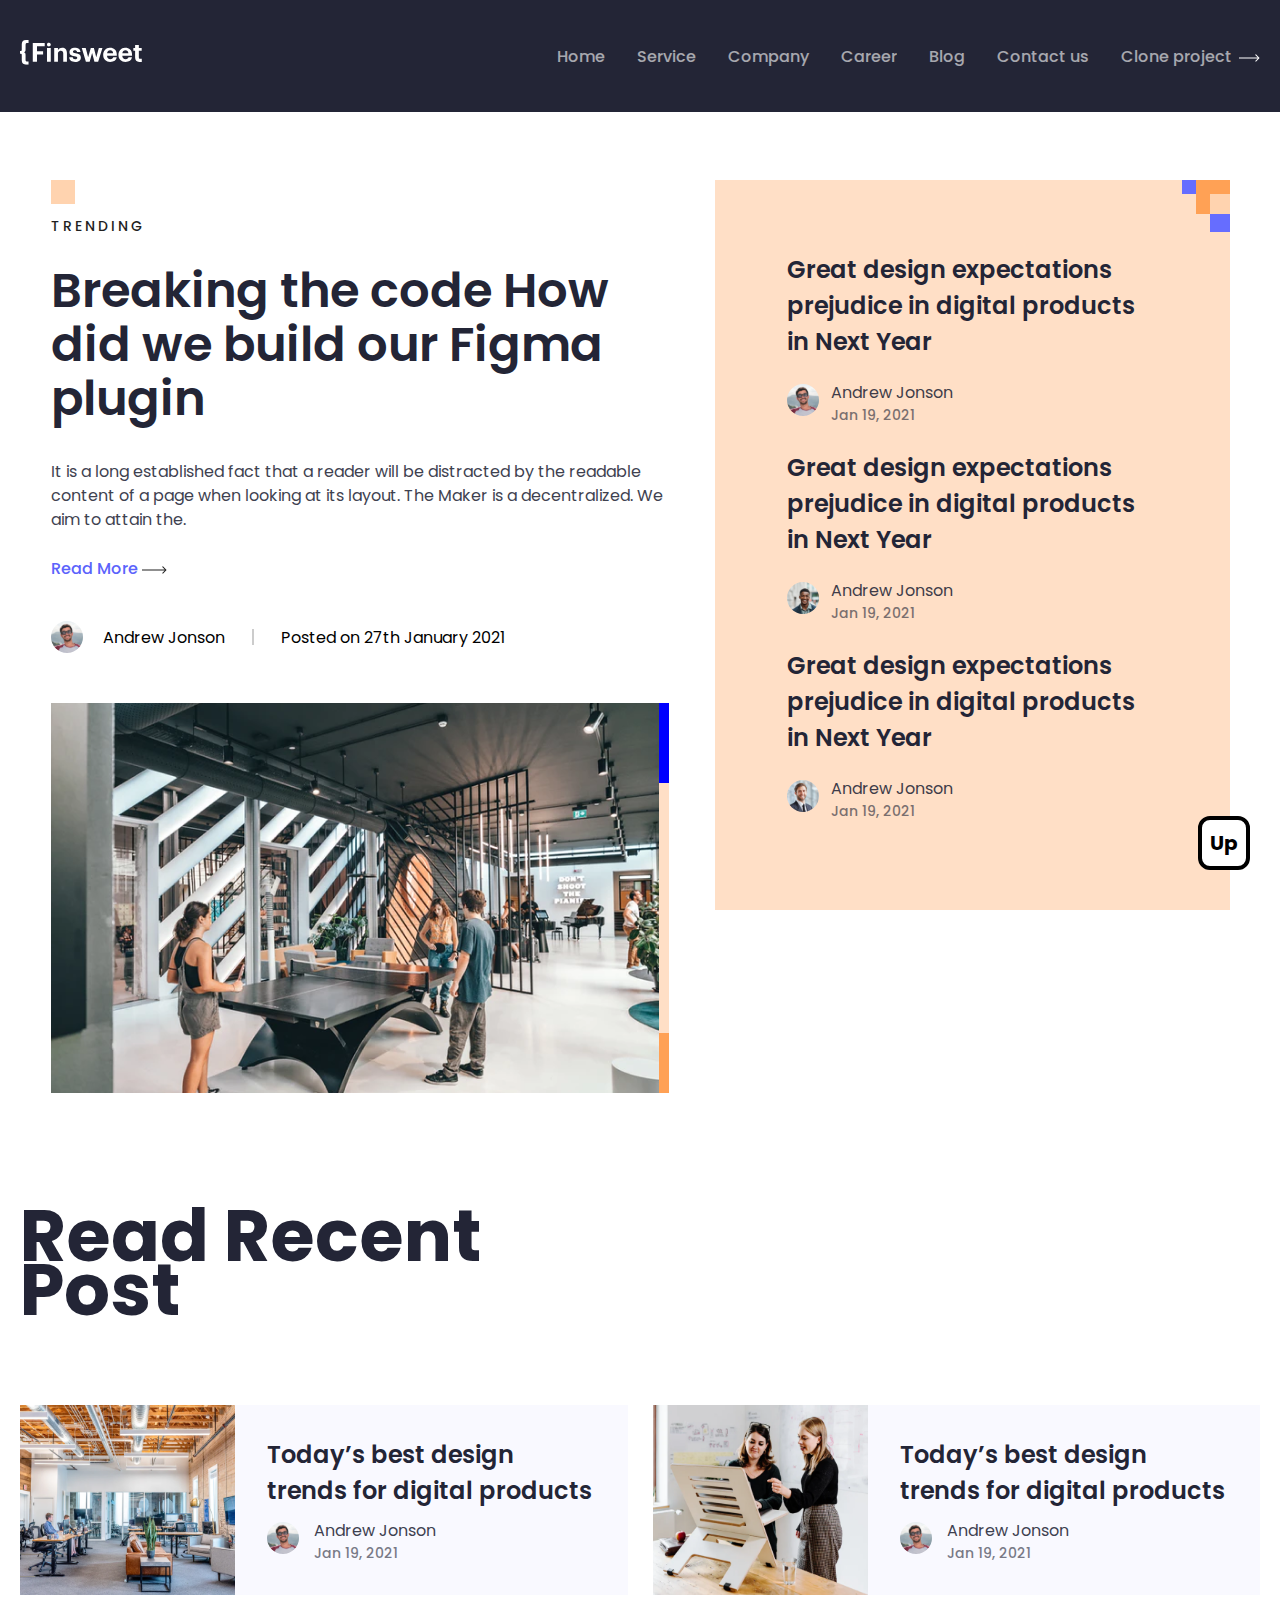
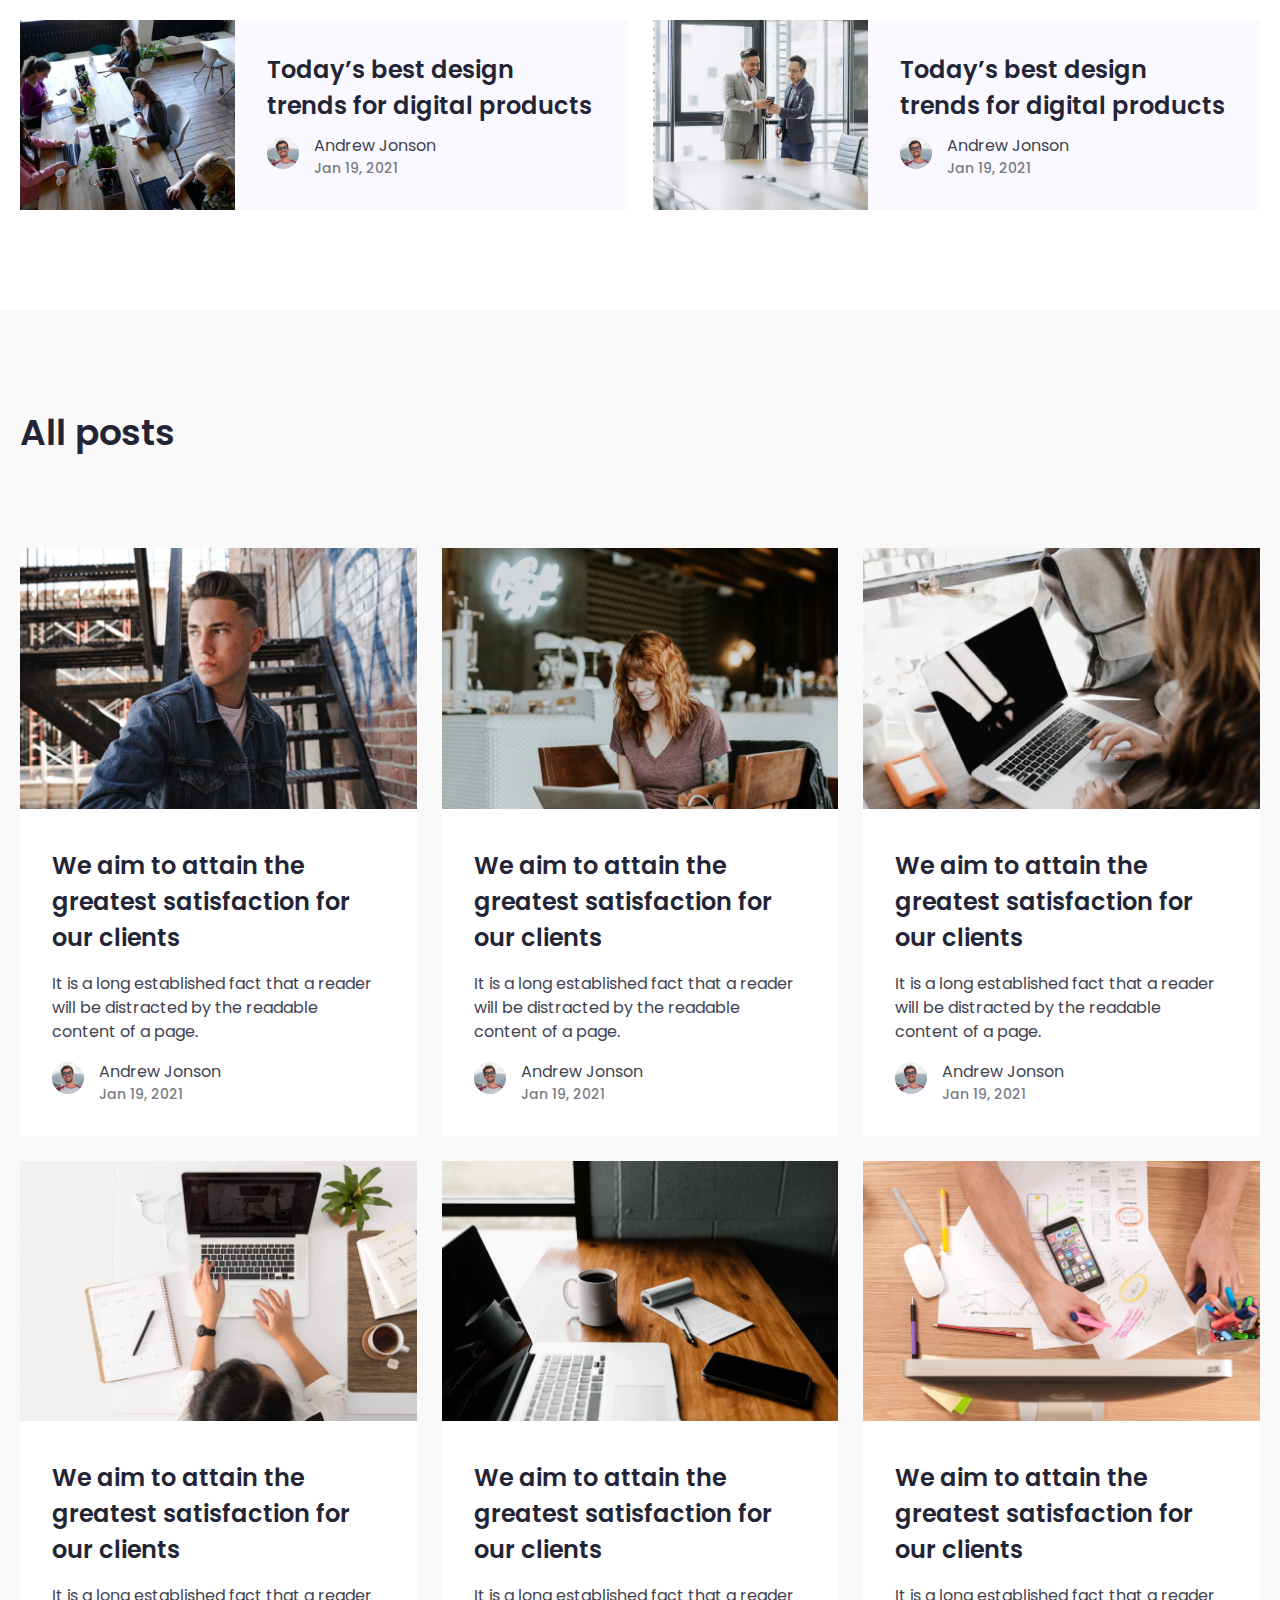
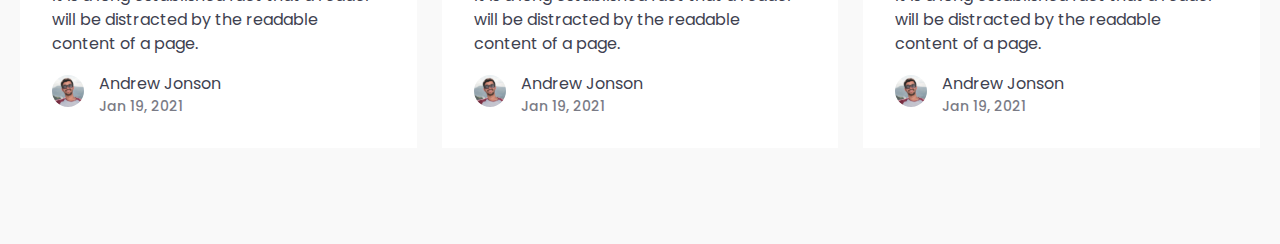
==== blog.html @ 5ff11e29 "finished" ====
<!DOCTYPE html>
<html lang="en">
  <head>
    <meta charset="UTF-8" />
    <meta http-equiv="X-UA-Compatible" content="IE=edge" />
    <meta name="viewport" content="width=device-width, initial-scale=1.0" />
    <title>Shokhrukh</title>
    <link
      rel="stylesheet"
      href="https://cdnjs.cloudflare.com/ajax/libs/font-awesome/4.7.0/css/font-awesome.min.css"
    />
    <link rel="stylesheet" href="./css/compressed/blog.min.css" />
  </head>
  <body>
    <button id="backtop" style="opacity: 1">
      <a href="#">Up</a>
    </button>
    <header id="header">
      <nav id="nav">
        <div class="container nav-container df-jcsb-aic">
          <div class="nav-left df-jcsb-aic">
            <a href="index.html">
              <img
                src="./images/service/logo.svg"
                alt="logo"
                class="nav-logo"
              />
            </a>
          </div>
          <div class="nav-right">
            <a href="#">
              <ul class="nav-lists df-jcsb-aic">
                <li><a href="index.html">Home</a></li>
                <li><a href="service.html">Service</a></li>
                <li><a href="company.html">Company</a></li>
                <li><a href="career.html">Career</a></li>
                <li><a href="blog.html">Blog</a></li>
                <li><a href="contact.html">Contact us</a></li>
                <li>
                  <a href="career_inner.html">Clone project</a
                  ><img
                    class="der"
                    src="./images/service/deriction.svg"
                    alt=""
                  />
                </li>
              </ul>
              <button id="navbar-open" class="icon">
                <i class="fa fa-bars"></i>
              </button>
            </a>
          </div>

          <div id="navbar-responsive" class="nav-bottom">
            <div class="nav-box">
              <button id="navbar-close">
                <img src="./images/service/close.svg" alt="close" />
              </button>
            </div>

            <ul class="nav-position">
              <li><a href="index.html">Home</a></li>
              <li><a href="service.html">Service</a></li>
              <li><a href="company.html">Company</a></li>
              <li><a href="blog.html">Career</a></li>
              <li><a href="blog.html">Blog</a></li>
              <li><a href="contact.html">Contact us</a></li>
              <li><a href="career_inner.html">Clone project</a></li>
            </ul>
          </div>
        </div>
      </nav>
    </header>

    <main>
      <section>
        <div class="container">
          <div class="welcome__left-right">
            <div class="welcome__left">
              <div class="figure"></div>
              <h5>TREnding</h5>
              <h1>Breaking the code How did we build our Figma plugin</h1>
              <p class="paragraph">
                It is a long established fact that a reader will be distracted
                by the readable content of a page when looking at its layout.
                The Maker is a decentralized. We aim to attain the.
              </p>
              <a href=""
                ><button>
                  Read More <img src="./images/blog/arrow.svg" alt="" /></button
              ></a>
              <div class="person">
                <img src="./images/blog/person-1.svg" alt="img" />
                <p class="name">Andrew Jonson</p>
                <div class="line"></div>
                <p class="date">Posted on 27th January 2021</p>
              </div>
              <div class="photo-hover">
                <img class="image" src="./images/blog/section-1.png" alt="" />
                <div class="hover">
                  <!-- <img class="hover1" src="./images/blog/img-hover.svg" alt="" /> -->
                  <div class="blue"></div>
                  <div class="pink"></div>
                  <div class="orange"></div>
                </div>
              </div>
            </div>

            <div class="welcome__right">
              <div class="position">
                <img src="./images/blog/position.svg" alt="" />
              </div>
              <div class="right">
                <h2>
                  Great design expectations prejudice in digital products in
                  Next Year
                </h2>
                <div class="right_1">
                  <div class="right__1-img">
                    <img src="./images/blog/person-1.svg" alt="" />
                  </div>
                  <div class="right__1-content">
                    <p>Andrew Jonson</p>
                    <p>Jan 19, 2021</p>
                  </div>
                </div>
              </div>
              <div class="right">
                <h2>
                  Great design expectations prejudice in digital products in
                  Next Year
                </h2>
                <div class="right_1">
                  <div class="right__1-img">
                    <img src="./images/blog/person-2.svg" alt="" />
                  </div>
                  <div class="right__1-content">
                    <p>Andrew Jonson</p>
                    <p>Jan 19, 2021</p>
                  </div>
                </div>
              </div>
              <div class="right">
                <h2>
                  Great design expectations prejudice in digital products in
                  Next Year
                </h2>
                <div class="right_1">
                  <div class="right__1-img">
                    <img src="./images/blog/person-3.svg" alt="" />
                  </div>
                  <div class="right__1-content">
                    <p>Andrew Jonson</p>
                    <p>Jan 19, 2021</p>
                  </div>
                </div>
              </div>
            </div>
          </div>
        </div>
      </section>

      <section>
        <div class="container">
          <div class="intro">
            <h1>Read Recent Post</h1>
          </div>

          <div class="cards">
            <div class="card">
              <div class="card__left">
                <img src="./images/blog/section-2.png" alt="" />
              </div>
              <div class="card__right">
                <h2>Today’s best design trends for digital products</h2>
                <div class="right_1">
                  <div class="right__1-img">
                    <img src="./images/blog/person-1.svg" alt="" />
                  </div>
                  <div class="right__1-content">
                    <p>Andrew Jonson</p>
                    <p>Jan 19, 2021</p>
                  </div>
                </div>
              </div>
            </div>

            <div class="card">
              <div class="card__left">
                <img src="./images/blog/section-2(2).png" alt="" />
              </div>
              <div class="card__right">
                <h2>Today’s best design trends for digital products</h2>
                <div class="right_1">
                  <div class="right__1-img">
                    <img src="./images/blog/person-1.svg" alt="" />
                  </div>
                  <div class="right__1-content">
                    <p>Andrew Jonson</p>
                    <p>Jan 19, 2021</p>
                  </div>
                </div>
              </div>
            </div>

            <div class="card">
              <div class="card__left">
                <img src="./images/blog/section-2(3).png" alt="" />
              </div>
              <div class="card__right">
                <h2>Today’s best design trends for digital products</h2>
                <div class="right_1">
                  <div class="right__1-img">
                    <img src="./images/blog/person-1.svg" alt="" />
                  </div>
                  <div class="right__1-content">
                    <p>Andrew Jonson</p>
                    <p>Jan 19, 2021</p>
                  </div>
                </div>
              </div>
            </div>

            <div class="card">
              <div class="card__left">
                <img src="./images/blog/section-2(4).png" alt="" />
              </div>
              <div class="card__right">
                <h2>Today’s best design trends for digital products</h2>
                <div class="right_1">
                  <div class="right__1-img">
                    <img src="./images/blog/person-1.svg" alt="" />
                  </div>
                  <div class="right__1-content">
                    <p>Andrew Jonson</p>
                    <p>Jan 19, 2021</p>
                  </div>
                </div>
              </div>
            </div>
          </div>
        </div>
      </section>

      <section id="bcg">
        <div class="container">
          <div class="start">
            <h1>All posts</h1>
          </div>
          <div class="rows">
            <div class="row">
              <div class="row__img">
                <img src="./images/blog/section-3.png" alt="" />
              </div>
              <div class="row__bottom">
                <div class="row__content">
                  <h1>
                    We aim to attain the greatest satisfaction for our clients
                  </h1>
                  <p>
                    It is a long established fact that a reader will be
                    distracted by the readable content of a page.
                  </p>
                </div>
                <div class="row__content-1">
                  <div class="content__1-img">
                    <img src="./images/blog/person-1.svg" alt="" />
                  </div>
                  <div class="content__1-content">
                    <p>Andrew Jonson</p>
                    <p>Jan 19, 2021</p>
                  </div>
                </div>
              </div>
            </div>

            <div class="row">
              <div class="row__img">
                <img src="./images/blog/section-3(2).png" alt="" />
              </div>
              <div class="row__bottom">
                <div class="row__content">
                  <h1>
                    We aim to attain the greatest satisfaction for our clients
                  </h1>
                  <p>
                    It is a long established fact that a reader will be
                    distracted by the readable content of a page.
                  </p>
                </div>
                <div class="row__content-1">
                  <div class="content__1-img">
                    <img src="./images/blog/person-1.svg" alt="" />
                  </div>
                  <div class="content__1-content">
                    <p>Andrew Jonson</p>
                    <p>Jan 19, 2021</p>
                  </div>
                </div>
              </div>
            </div>

            <div class="row">
              <div class="row__img">
                <img src="./images/blog/section-3(3).png" alt="" />
              </div>
              <div class="row__bottom">
                <div class="row__content">
                  <h1>
                    We aim to attain the greatest satisfaction for our clients
                  </h1>
                  <p>
                    It is a long established fact that a reader will be
                    distracted by the readable content of a page.
                  </p>
                </div>
                <div class="row__content-1">
                  <div class="content__1-img">
                    <img src="./images/blog/person-1.svg" alt="" />
                  </div>
                  <div class="content__1-content">
                    <p>Andrew Jonson</p>
                    <p>Jan 19, 2021</p>
                  </div>
                </div>
              </div>
            </div>

            <div class="row">
              <div class="row__img">
                <img src="./images/blog/section-3(4).png" alt="" />
              </div>
              <div class="row__bottom">
                <div class="row__content">
                  <h1>
                    We aim to attain the greatest satisfaction for our clients
                  </h1>
                  <p>
                    It is a long established fact that a reader will be
                    distracted by the readable content of a page.
                  </p>
                </div>
                <div class="row__content-1">
                  <div class="content__1-img">
                    <img src="./images/blog/person-1.svg" alt="" />
                  </div>
                  <div class="content__1-content">
                    <p>Andrew Jonson</p>
                    <p>Jan 19, 2021</p>
                  </div>
                </div>
              </div>
            </div>

            <div class="row">
              <div class="row__img">
                <img src="./images/blog/section-3(5).png" alt="" />
              </div>
              <div class="row__bottom">
                <div class="row__content">
                  <h1>
                    We aim to attain the greatest satisfaction for our clients
                  </h1>
                  <p>
                    It is a long established fact that a reader will be
                    distracted by the readable content of a page.
                  </p>
                </div>
                <div class="row__content-1">
                  <div class="content__1-img">
                    <img src="./images/blog/person-1.svg" alt="" />
                  </div>
                  <div class="content__1-content">
                    <p>Andrew Jonson</p>
                    <p>Jan 19, 2021</p>
                  </div>
                </div>
              </div>
            </div>

            <div class="row">
              <div class="row__img">
                <img src="./images/blog/section-3(6).png" alt="" />
              </div>
              <div class="row__bottom">
                <div class="row__content">
                  <h1>
                    We aim to attain the greatest satisfaction for our clients
                  </h1>
                  <p>
                    It is a long established fact that a reader will be
                    distracted by the readable content of a page.
                  </p>
                </div>
                <div class="row__content-1">
                  <div class="content__1-img">
                    <img src="./images/blog/person-1.svg" alt="" />
                  </div>
                  <div class="content__1-content">
                    <p>Andrew Jonson</p>
                    <p>Jan 19, 2021</p>
                  </div>
                </div>
              </div>
            </div>
          </div>
        </div>
      </section>
    </main>
    <script src="./js/smth.js"></script>
  </body>
</html>
---- css/compressed/blog.min.css ----
@import"https://fonts.googleapis.com/css2?family=Poppins:wght@400;500;600;700&display=swap";*{margin:0;padding:0;transition:all .4s ease;scroll-behavior:smooth;font-family:"Poppins",sans-serif;outline:none}.container{max-width:1280px;margin:0 auto;padding:0 20px}a{text-decoration:none;cursor:pointer}ul{list-style-type:none}html{scroll-behavior:smooth}button{cursor:pointer}img{max-inline-size:100%;max-block-size:100%}input:focus{outline:none}*,*::before,*::after{box-sizing:border-box}*:where(:not(html,iframe,canvas,svg,video,audio):not(svg *,symbol *)){display:revert}.df-jcsb-aic{display:flex;justify-content:space-between;align-items:center}#backtop{position:fixed;bottom:30px;right:30px;z-index:99;border-radius:12px;border:4px solid #000;outline:none;cursor:pointer;padding:8px;transition:.6s;background-color:#fff}#backtop a{font-weight:700;font-size:20px;color:#000}#backtop:hover{border-color:orange}#backtop:hover a{color:orange}#header{padding:40px 0px;background-color:#232536;overflow:hidden;transition:.4s;position:fixed;width:100%;top:0;z-index:99}#header .nav-left{-moz-column-gap:130px;column-gap:130px}#header .nav-left .nav-lists{-moz-column-gap:50px;column-gap:50px}#header .nav-left .nav-lists a{font-weight:400;font-size:16px;text-transform:uppercase;color:#fff;opacity:.9}#header .nav-left .nav-lists a:hover{color:#ffd2a4;transition:1s}#header .nav-right .nav-lists{-moz-column-gap:32px;column-gap:32px}#header .nav-right .nav-lists img{margin-left:7px !important}#header .nav-right .nav-lists a{font-style:normal;font-weight:500;font-size:16px;line-height:24px;color:#fff;opacity:.6}#header .nav-right .nav-lists a:hover{font-style:normal;font-weight:500;font-size:16px;line-height:24px;opacity:1;color:#ffd3af;transition:.5s}#header .nav-right .icon{border:none;background-color:rgba(0,0,0,0)}#header .nav-right .icon .fa-bars{width:20px;font-size:30px;color:#f5f5f5}#navbar-responsive{position:fixed;top:0;bottom:0;right:-100%;height:100vh;width:100%;flex-direction:column;justify-content:center;align-items:center;background-color:#232536;transition:.7s;opacity:.95}#navbar-responsive .nav-box{display:flex;justify-content:right}#navbar-responsive .nav-box #navbar-close{background-color:rgba(0,0,0,0);border:none;margin:35px 15px 0px 0px}#navbar-responsive .nav-box #navbar-close img{width:30px}#navbar-responsive .nav-box #navbar-close:hover{transform:rotate(360deg);transition:1s}#navbar-responsive .nav-position{text-align:center}#navbar-responsive .nav-position li{margin:25px 0px}#navbar-responsive .nav-position li a{font-weight:400;font-size:16px;text-transform:uppercase;color:#fff;opacity:.9}#navbar-responsive .nav-position li a:hover{color:#ffd2a4;transition:1s}@media(min-width: 900px){header #navbar-open{display:none}}@media(max-width: 900px){header .nav-lists{display:none}header .primary-button{display:none}}.welcome__left-right{padding-top:180px;padding-bottom:50px}.welcome__left-right .welcome__left .figure{width:24px;height:24px;background:#ffd3af}.welcome__left-right .welcome__left h5{padding:12px 0;font-family:"Poppins",sans-serif;font-style:normal;font-weight:500;font-size:14px;line-height:20px;letter-spacing:3px;text-transform:uppercase;color:#000;opacity:.87}.welcome__left-right .welcome__left h1{margin-top:16px;margin-bottom:24px;font-style:normal;font-weight:600;font-size:36px;line-height:54px;max-width:624px;color:#232536}.welcome__left-right .welcome__left .paragraph{padding:10px 0 24px;max-width:624px;font-family:"Poppins",sans-serif;font-style:normal;font-weight:400;font-size:16px;line-height:24px;color:#232536;opacity:.87}.welcome__left-right .welcome__left button{background-color:rgba(0,0,0,0);border:none;font-family:"Poppins",sans-serif;font-style:normal;font-weight:500;font-size:16px;line-height:24px;color:#444cfc;opacity:.87}.welcome__left-right .welcome__left .person{display:flex;align-items:center;gap:20px;padding:40px 0 50px}.welcome__left-right .welcome__left .person .line{border:1px solid rgba(0,0,0,.2);transform:rotate(90deg);max-width:16px;width:100%}.welcome__left-right .welcome__left .photo-hover{display:flex}.welcome__left-right .welcome__left .photo-hover .image{max-width:608px;width:100%}.welcome__left-right .welcome__left .photo-hover .hover .blue{width:10px;height:80px;background:blue}.welcome__left-right .welcome__left .photo-hover .hover .pink{width:10px;height:250px;background:#ffdfc6}.welcome__left-right .welcome__left .photo-hover .hover .orange{width:10px;height:60px;background:#ffa155}.welcome__left-right .welcome__right{background:#ffdfc6;max-width:515px;width:100%;height:80%;padding:72px 77px 77px 72px;position:relative}.welcome__left-right .welcome__right .position{position:absolute;top:0;right:0}.welcome__left-right .welcome__right .right{padding-bottom:25px}.welcome__left-right .welcome__right .right h2{max-width:366px;font-family:"Poppins",sans-serif;font-style:normal;font-weight:600;font-size:24px;line-height:36px;color:#232536}.welcome__left-right .welcome__right .right_1{display:flex;align-items:center;gap:12px;padding-top:21px}.welcome__left-right .welcome__right .right_1 p:nth-child(1){font-family:"Poppins",sans-serif;font-style:normal;font-weight:400;font-size:16px;line-height:24px;color:#232536;opacity:.87}.welcome__left-right .welcome__right .right_1 p:nth-child(2){font-family:"Poppins",sans-serif;font-style:normal;font-weight:500;font-size:14px;line-height:20px;color:#232536;opacity:.6}.intro{margin-top:16px;margin-bottom:24px;font-style:normal;font-weight:600;font-size:36px;line-height:54px;max-width:624px;color:#232536;padding:50px 0 64px}.card{max-width:624px;display:flex}.card .card__left{width:100%;max-width:300px}.card .card__left img{max-width:300px;width:100%;height:100%}.card .card__right{background:#f9f9ff;padding:32px 32px}.card .card__right h2{font-family:"Poppins",sans-serif;font-style:normal;font-weight:600;font-size:24px;line-height:36px;color:#232536}.card .card__right .right_1{display:flex;align-items:center;gap:15px;margin-top:10px}.card .card__right .right_1 p:nth-child(1){font-family:"Poppins",sans-serif;font-style:normal;font-weight:400;font-size:16px;line-height:24px;color:#232536;opacity:.87}.card .card__right .right_1 p:nth-child(2){font-family:"Poppins",sans-serif;font-style:normal;font-weight:500;font-size:14px;line-height:20px;color:#232536;opacity:.6}#bcg{margin-top:100px;padding-bottom:96px;background:#f9f9f9}#bcg .start h1{padding:96px 0 64px;margin-top:16px;margin-bottom:24px;font-style:normal;font-weight:600;font-size:36px;line-height:54px;max-width:624px;color:#232536}.rows{-o-object-fit:cover;object-fit:cover}.rows:hover>:not(:hover){filter:grayscale(80%);transform:scale(0.95)}.row{background:#fff;max-width:405px}.row .row__bottom{padding:32px 32px}.row .row__bottom .row__content h1{font-family:"Poppins",sans-serif;font-style:normal;font-weight:600;font-size:24px;line-height:36px;color:#232536}.row .row__bottom .row__content p{padding:16px 0;font-family:"Poppins",sans-serif;font-style:normal;font-weight:400;font-size:16px;line-height:24px;color:#232536;opacity:.87}.row .row__bottom .row__content-1{display:flex;gap:15px;align-items:center}.row .row__bottom .row__content-1 p:nth-child(1){font-family:"Poppins",sans-serif;font-style:normal;font-weight:400;font-size:16px;line-height:24px;color:#232536;opacity:.87}.row .row__bottom .row__content-1 p:nth-child(2){font-family:"Poppins",sans-serif;font-style:normal;font-weight:500;font-size:14px;line-height:20px;color:#232536;opacity:.6}@media(max-width: 400px){.welcome__right .right_1{display:flex;flex-direction:column}}@media(min-width: 200px){.card{display:grid;grid-template-columns:auto}.card .card__left{margin:0 auto}}@media(min-width: 600px){.rows{display:grid;grid-template-columns:repeat(2, 1fr);gap:25px}}@media(min-width: 680px){.cards{display:grid;gap:25px}.card{display:grid;grid-template-columns:auto auto}}@media(min-width: 920px){.cards{display:grid;grid-template-columns:auto auto;gap:25px}}@media(min-width: 950px){.welcome__left-right{display:grid;grid-template-columns:auto auto;gap:40px;justify-content:center}.welcome__left-right .welcome__left h1{font-size:48px}.rows{display:grid;grid-template-columns:repeat(3, 1fr);gap:25px}}
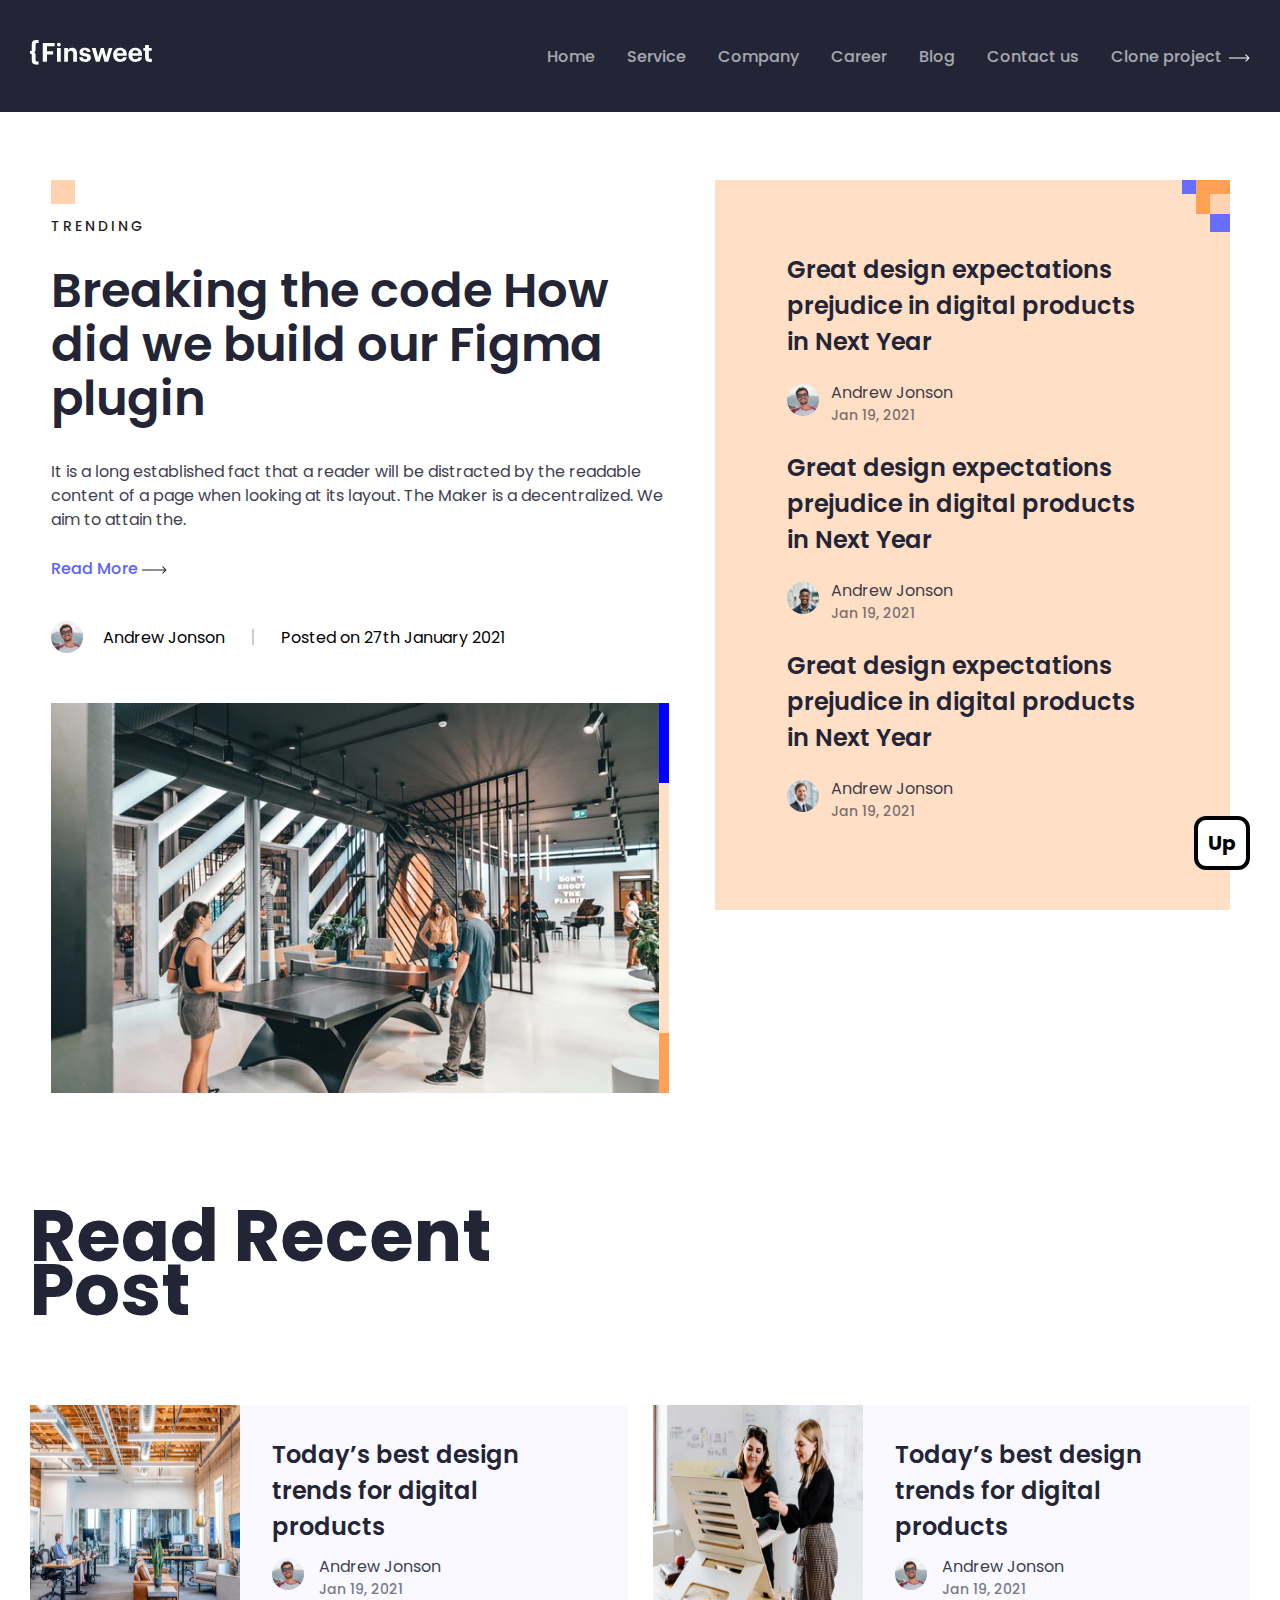
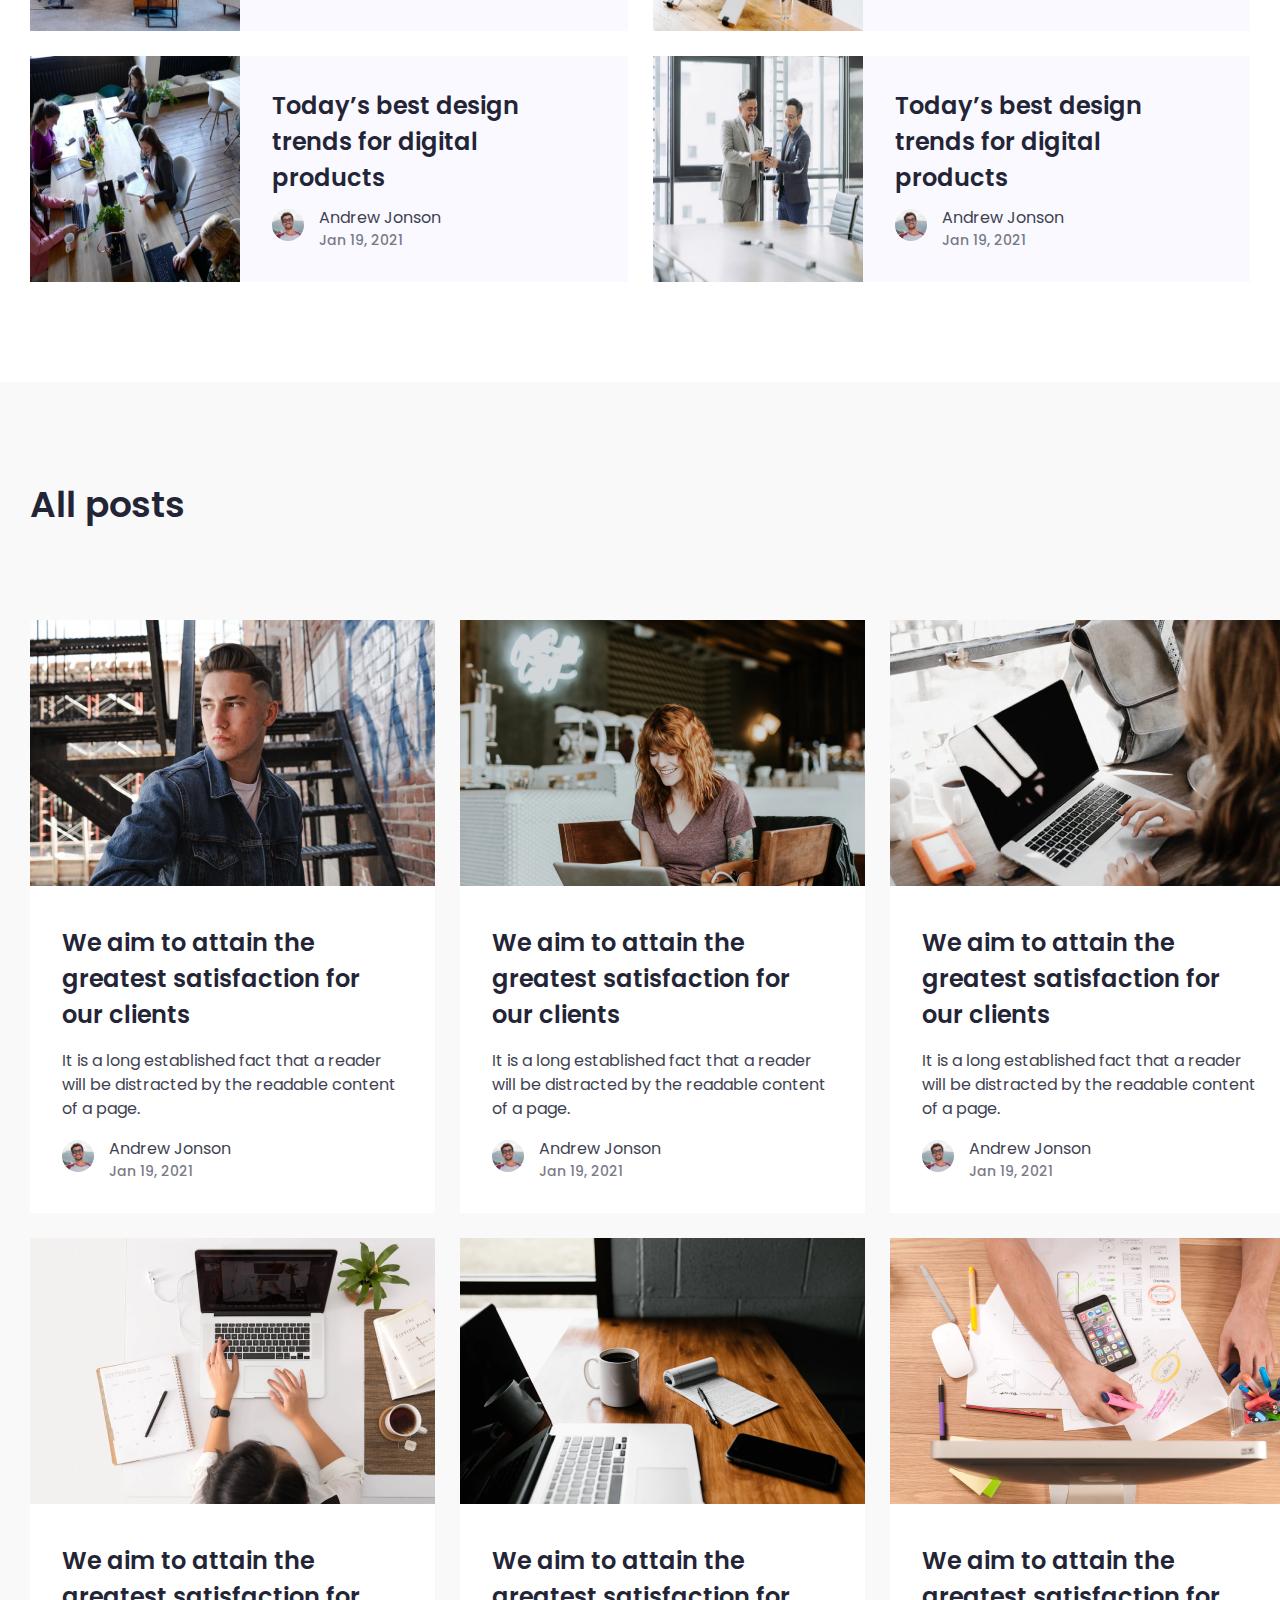
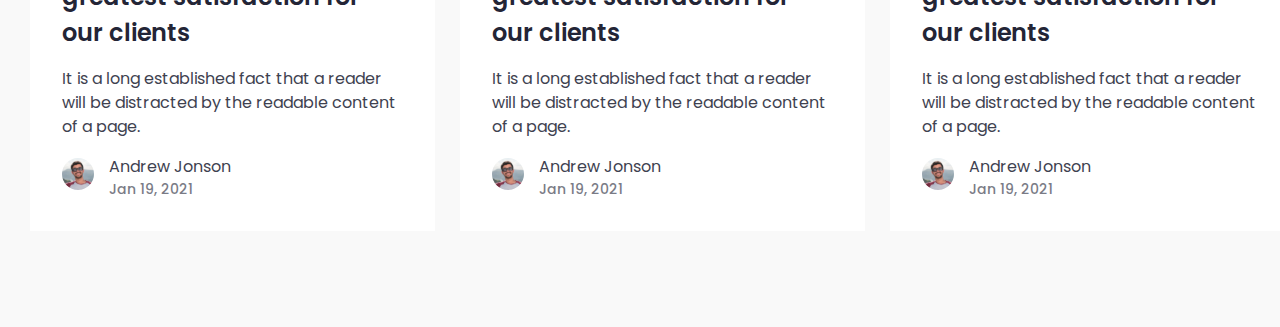
==== commit e4afcd9f: "uf" ====
--- a/blog.html
+++ b/blog.html
@@ -407,6 +407,93 @@
         </div>
       </section>
     </main>
+
+    <!-- <footer>
+        <div class="footer_top">
+          <div class="container">
+            <div class="card">
+              <img class="shape1" src="images/home/shape1.svg" alt="" />
+              <img class="shape2" src="images/home/shape2.svg" alt="" />
+              <div class="left">
+                <h6>NEWSLETTER</h6>
+                <h2>Subscribe our News Letter to get Latest Updates.</h2>
+              </div>
+              <input type="email" placeholder="Paresh@Pixeto.com" />
+            </div>
+          </div>
+        </div>
+        <div class="footer_bottom">
+          <div class="container">
+            <div class="left">
+              <img class="shape3" src="images/home/shape3.svg" alt="" />
+              <h1>Let's make something special</h1>
+              <h6>Let's talk! 🤙</h6>
+              <h5>
+                020 7993 2905
+                <br />
+                hi@finsweet.com
+              </h5>
+              <h4>DLF Cybercity, Bhubaneswar, India, &52050</h4>
+            </div>
+            <div class="right">
+              <ul class="bold">
+                <li><a href="index.html">Home</a></li>
+                <li><a href="service.html">Service</a></li>
+                <li><a href="company.html">Company</a></li>
+                <li><a href="career.html">Career</a></li>
+                <li><a href="blog.html">News</a></li>
+              </ul>
+              <ul>
+                <li><a class="bold" href="service.html">Service</a></li>
+                <li><a href="team.html">Technical support</a></li>
+                <li><a href="blog_inner.html">Testing</a></li>
+                <li><a href="career.html">Development</a></li>
+                <li><a href="career_inner.html">AWS/Azure </a></li>
+                <li><a href="contact.html">Consulting</a></li>
+                <li><a href="blog.html">Information Technology</a></li>
+              </ul>
+              <ul>
+                <li><a class="bold" href="blog_inner.html">Resources</a></li>
+                <li><a href="team.html">About us</a></li>
+                <li><a href="company.html">Testimonial</a></li>
+                <li><a href="privacy.html">Privacy Policy</a></li>
+                <li><a href="contact.html">Terms of use </a></li>
+                <li><a href="blog.html">Blog</a></li>
+              </ul>
+              <div class="contact">
+                <img src="images/home/shape4.svg" alt="" />
+                <h3>
+                  <a href="contact.html"
+                    >Contact Us <img src="images/arrow.svg" alt=""
+                  /></a>
+                </h3>
+              </div>
+            </div>
+          </div>
+        </div>
+        <section>
+          <div class="container">
+            <div class="logo">
+              <img src="images/Logo.svg" alt="" />
+              <h6>©2021 Finsweet</h6>
+            </div>
+            <div class="sites">
+              <a href="https://facebook.com/"
+                ><img src="images/facebook.svg" alt=""
+              /></a>
+              <a href="https://twitter.com/"
+                ><img src="images/twitter.svg" alt=""
+              /></a>
+              <a href="https://instagram.com/"
+                ><img src="images/instagram.svg" alt=""
+              /></a>
+              <a href="https://linkedin.com/"
+                ><img src="images/linkedin.svg" alt=""
+              /></a>
+            </div>
+          </div>
+        </section>
+      </footer> -->
     <script src="./js/smth.js"></script>
   </body>
 </html>
--- a/css/compressed/blog.min.css
+++ b/css/compressed/blog.min.css
@@ -1 +1 @@
-@import"https://fonts.googleapis.com/css2?family=Poppins:wght@400;500;600;700&display=swap";*{margin:0;padding:0;transition:all .4s ease;scroll-behavior:smooth;font-family:"Poppins",sans-serif;outline:none}.container{max-width:1280px;margin:0 auto;padding:0 20px}a{text-decoration:none;cursor:pointer}ul{list-style-type:none}html{scroll-behavior:smooth}button{cursor:pointer}img{max-inline-size:100%;max-block-size:100%}input:focus{outline:none}*,*::before,*::after{box-sizing:border-box}*:where(:not(html,iframe,canvas,svg,video,audio):not(svg *,symbol *)){display:revert}.df-jcsb-aic{display:flex;justify-content:space-between;align-items:center}#backtop{position:fixed;bottom:30px;right:30px;z-index:99;border-radius:12px;border:4px solid #000;outline:none;cursor:pointer;padding:8px;transition:.6s;background-color:#fff}#backtop a{font-weight:700;font-size:20px;color:#000}#backtop:hover{border-color:orange}#backtop:hover a{color:orange}#header{padding:40px 0px;background-color:#232536;overflow:hidden;transition:.4s;position:fixed;width:100%;top:0;z-index:99}#header .nav-left{-moz-column-gap:130px;column-gap:130px}#header .nav-left .nav-lists{-moz-column-gap:50px;column-gap:50px}#header .nav-left .nav-lists a{font-weight:400;font-size:16px;text-transform:uppercase;color:#fff;opacity:.9}#header .nav-left .nav-lists a:hover{color:#ffd2a4;transition:1s}#header .nav-right .nav-lists{-moz-column-gap:32px;column-gap:32px}#header .nav-right .nav-lists img{margin-left:7px !important}#header .nav-right .nav-lists a{font-style:normal;font-weight:500;font-size:16px;line-height:24px;color:#fff;opacity:.6}#header .nav-right .nav-lists a:hover{font-style:normal;font-weight:500;font-size:16px;line-height:24px;opacity:1;color:#ffd3af;transition:.5s}#header .nav-right .icon{border:none;background-color:rgba(0,0,0,0)}#header .nav-right .icon .fa-bars{width:20px;font-size:30px;color:#f5f5f5}#navbar-responsive{position:fixed;top:0;bottom:0;right:-100%;height:100vh;width:100%;flex-direction:column;justify-content:center;align-items:center;background-color:#232536;transition:.7s;opacity:.95}#navbar-responsive .nav-box{display:flex;justify-content:right}#navbar-responsive .nav-box #navbar-close{background-color:rgba(0,0,0,0);border:none;margin:35px 15px 0px 0px}#navbar-responsive .nav-box #navbar-close img{width:30px}#navbar-responsive .nav-box #navbar-close:hover{transform:rotate(360deg);transition:1s}#navbar-responsive .nav-position{text-align:center}#navbar-responsive .nav-position li{margin:25px 0px}#navbar-responsive .nav-position li a{font-weight:400;font-size:16px;text-transform:uppercase;color:#fff;opacity:.9}#navbar-responsive .nav-position li a:hover{color:#ffd2a4;transition:1s}@media(min-width: 900px){header #navbar-open{display:none}}@media(max-width: 900px){header .nav-lists{display:none}header .primary-button{display:none}}.welcome__left-right{padding-top:180px;padding-bottom:50px}.welcome__left-right .welcome__left .figure{width:24px;height:24px;background:#ffd3af}.welcome__left-right .welcome__left h5{padding:12px 0;font-family:"Poppins",sans-serif;font-style:normal;font-weight:500;font-size:14px;line-height:20px;letter-spacing:3px;text-transform:uppercase;color:#000;opacity:.87}.welcome__left-right .welcome__left h1{margin-top:16px;margin-bottom:24px;font-style:normal;font-weight:600;font-size:36px;line-height:54px;max-width:624px;color:#232536}.welcome__left-right .welcome__left .paragraph{padding:10px 0 24px;max-width:624px;font-family:"Poppins",sans-serif;font-style:normal;font-weight:400;font-size:16px;line-height:24px;color:#232536;opacity:.87}.welcome__left-right .welcome__left button{background-color:rgba(0,0,0,0);border:none;font-family:"Poppins",sans-serif;font-style:normal;font-weight:500;font-size:16px;line-height:24px;color:#444cfc;opacity:.87}.welcome__left-right .welcome__left .person{display:flex;align-items:center;gap:20px;padding:40px 0 50px}.welcome__left-right .welcome__left .person .line{border:1px solid rgba(0,0,0,.2);transform:rotate(90deg);max-width:16px;width:100%}.welcome__left-right .welcome__left .photo-hover{display:flex}.welcome__left-right .welcome__left .photo-hover .image{max-width:608px;width:100%}.welcome__left-right .welcome__left .photo-hover .hover .blue{width:10px;height:80px;background:blue}.welcome__left-right .welcome__left .photo-hover .hover .pink{width:10px;height:250px;background:#ffdfc6}.welcome__left-right .welcome__left .photo-hover .hover .orange{width:10px;height:60px;background:#ffa155}.welcome__left-right .welcome__right{background:#ffdfc6;max-width:515px;width:100%;height:80%;padding:72px 77px 77px 72px;position:relative}.welcome__left-right .welcome__right .position{position:absolute;top:0;right:0}.welcome__left-right .welcome__right .right{padding-bottom:25px}.welcome__left-right .welcome__right .right h2{max-width:366px;font-family:"Poppins",sans-serif;font-style:normal;font-weight:600;font-size:24px;line-height:36px;color:#232536}.welcome__left-right .welcome__right .right_1{display:flex;align-items:center;gap:12px;padding-top:21px}.welcome__left-right .welcome__right .right_1 p:nth-child(1){font-family:"Poppins",sans-serif;font-style:normal;font-weight:400;font-size:16px;line-height:24px;color:#232536;opacity:.87}.welcome__left-right .welcome__right .right_1 p:nth-child(2){font-family:"Poppins",sans-serif;font-style:normal;font-weight:500;font-size:14px;line-height:20px;color:#232536;opacity:.6}.intro{margin-top:16px;margin-bottom:24px;font-style:normal;font-weight:600;font-size:36px;line-height:54px;max-width:624px;color:#232536;padding:50px 0 64px}.card{max-width:624px;display:flex}.card .card__left{width:100%;max-width:300px}.card .card__left img{max-width:300px;width:100%;height:100%}.card .card__right{background:#f9f9ff;padding:32px 32px}.card .card__right h2{font-family:"Poppins",sans-serif;font-style:normal;font-weight:600;font-size:24px;line-height:36px;color:#232536}.card .card__right .right_1{display:flex;align-items:center;gap:15px;margin-top:10px}.card .card__right .right_1 p:nth-child(1){font-family:"Poppins",sans-serif;font-style:normal;font-weight:400;font-size:16px;line-height:24px;color:#232536;opacity:.87}.card .card__right .right_1 p:nth-child(2){font-family:"Poppins",sans-serif;font-style:normal;font-weight:500;font-size:14px;line-height:20px;color:#232536;opacity:.6}#bcg{margin-top:100px;padding-bottom:96px;background:#f9f9f9}#bcg .start h1{padding:96px 0 64px;margin-top:16px;margin-bottom:24px;font-style:normal;font-weight:600;font-size:36px;line-height:54px;max-width:624px;color:#232536}.rows{-o-object-fit:cover;object-fit:cover}.rows:hover>:not(:hover){filter:grayscale(80%);transform:scale(0.95)}.row{background:#fff;max-width:405px}.row .row__bottom{padding:32px 32px}.row .row__bottom .row__content h1{font-family:"Poppins",sans-serif;font-style:normal;font-weight:600;font-size:24px;line-height:36px;color:#232536}.row .row__bottom .row__content p{padding:16px 0;font-family:"Poppins",sans-serif;font-style:normal;font-weight:400;font-size:16px;line-height:24px;color:#232536;opacity:.87}.row .row__bottom .row__content-1{display:flex;gap:15px;align-items:center}.row .row__bottom .row__content-1 p:nth-child(1){font-family:"Poppins",sans-serif;font-style:normal;font-weight:400;font-size:16px;line-height:24px;color:#232536;opacity:.87}.row .row__bottom .row__content-1 p:nth-child(2){font-family:"Poppins",sans-serif;font-style:normal;font-weight:500;font-size:14px;line-height:20px;color:#232536;opacity:.6}@media(max-width: 400px){.welcome__right .right_1{display:flex;flex-direction:column}}@media(min-width: 200px){.card{display:grid;grid-template-columns:auto}.card .card__left{margin:0 auto}}@media(min-width: 600px){.rows{display:grid;grid-template-columns:repeat(2, 1fr);gap:25px}}@media(min-width: 680px){.cards{display:grid;gap:25px}.card{display:grid;grid-template-columns:auto auto}}@media(min-width: 920px){.cards{display:grid;grid-template-columns:auto auto;gap:25px}}@media(min-width: 950px){.welcome__left-right{display:grid;grid-template-columns:auto auto;gap:40px;justify-content:center}.welcome__left-right .welcome__left h1{font-size:48px}.rows{display:grid;grid-template-columns:repeat(3, 1fr);gap:25px}}+@import"https://fonts.googleapis.com/css2?family=Poppins:wght@400;500;600;700&display=swap";*{margin:0;padding:0;transition:all .4s ease;scroll-behavior:smooth;font-family:"Poppins",sans-serif;outline:none}.container{max-width:1300px;margin:0 auto;padding:0 30px}a{text-decoration:none;cursor:pointer}ul{list-style-type:none}html{scroll-behavior:smooth}button{cursor:pointer}input:focus{outline:none}*,*::before,*::after{box-sizing:border-box}*:where(:not(html,iframe,canvas,svg,video,audio):not(svg *,symbol *)){display:revert}footer{background-color:#fff}.footer_top{padding-top:96px;padding-bottom:96px}.footer_top .card{position:relative;padding:50px;background-color:#666dff;display:flex;flex-direction:column;gap:50px;align-items:center}.footer_top .card .shape1{position:absolute;top:0;left:0}.footer_top .card .shape2{position:absolute;right:0;top:0;height:100%}.footer_top .card h6{font-weight:500;font-size:14px;line-height:20px;letter-spacing:3px;text-transform:uppercase;color:#fff}.footer_top .card h2{margin-top:13px;font-weight:600;font-size:36px;line-height:54px;color:#fff;max-width:480px}.footer_top .card input{width:100%;padding:20px 30px;font-weight:500;font-size:16px;line-height:24px;color:#232536;border:none}.footer_bottom .container{padding-top:60px;position:relative}.footer_bottom .container .left{color:#232536;padding-bottom:64px}.footer_bottom .container .shape3{position:absolute;top:0;left:20px}.footer_bottom .container h1{font-weight:600;font-size:48px;line-height:58px;color:#232536;max-width:458px}.footer_bottom .container h6{font-weight:600;font-size:24px;line-height:36px;color:#232536;margin:40px 0 28px}.footer_bottom .container h5{font-weight:500;font-size:18px;line-height:28px;color:#232536}.footer_bottom .container h4{font-weight:500;font-size:14px;line-height:20px;color:#232536;max-width:206px;margin-top:40px}.footer_bottom .container .right{display:flex;justify-content:space-between;flex-wrap:wrap;gap:20px}.footer_bottom .container .right .bold{font-weight:600;font-size:16px;line-height:28px;color:#232536}.footer_bottom .container .right .bold li a{display:flex;font-weight:600;font-size:16px;line-height:28px;color:#232536}.footer_bottom .container .right ul li a{font-weight:500;font-size:14px;line-height:20px;color:#232536;margin-bottom:15px;display:flex}.footer_bottom .container .right .contact{position:absolute;right:0;top:0;display:flex;align-items:center;gap:8px}.footer_bottom .container .right .contact h3 a{color:#232536;font-weight:500;font-size:16px;line-height:24px}footer section{background-color:#ffd2a4;padding:30px 0}footer section .container{display:flex;justify-content:space-between;align-items:center;flex-wrap:wrap;gap:20px}footer section .container .logo{display:flex;gap:50px;align-items:center}footer section .container .logo h6{font-weight:500;font-size:16px;line-height:24px;color:#232536}footer section .container .sites{display:flex;align-items:center;gap:25px}@media(min-width: 700px){.footer_bottom .container{display:flex;gap:50px;justify-content:space-between}.footer_bottom .container .contact{bottom:64px;top:auto !important}.footer_top .card{padding:96px !important}}@media(min-width: 800px){.footer_top .card{flex-direction:initial !important;justify-content:space-between}.footer_top .card input{width:40%}}@media(min-width: 900px){.footer_top .card{gap:90px}.footer_bottom .container .right{gap:100px !important}}.df-jcsb-aic{display:flex;justify-content:space-between;align-items:center}#backtop{position:fixed;bottom:30px;right:30px;z-index:99;border-radius:12px;border:4px solid #000;outline:none;cursor:pointer;padding:8px 10px;transition:.6s;background-color:#fff}#backtop a{font-weight:700;font-size:20px;color:#000}#backtop:hover{border-color:orange}#backtop:hover a{color:orange}#header{padding:40px 0px;background-color:#232536;overflow:hidden;transition:.4s;position:fixed;width:100%;top:0;z-index:99}#header .nav-left{-moz-column-gap:130px;column-gap:130px}#header .nav-left .nav-lists{-moz-column-gap:50px;column-gap:50px}#header .nav-left .nav-lists a{font-weight:400;font-size:16px;text-transform:uppercase;color:#fff;opacity:.9}#header .nav-left .nav-lists a:hover{color:#ffd2a4;transition:1s}#header .nav-right .nav-lists{-moz-column-gap:32px;column-gap:32px}#header .nav-right .nav-lists img{margin-left:7px !important}#header .nav-right .nav-lists a{font-style:normal;font-weight:500;font-size:16px;line-height:24px;color:#fff;opacity:.6}#header .nav-right .nav-lists a:hover{font-style:normal;font-weight:500;font-size:16px;line-height:24px;opacity:1;color:#ffd3af;transition:.5s}#header .nav-right .icon{border:none;background-color:rgba(0,0,0,0)}#header .nav-right .icon .fa-bars{width:20px;font-size:30px;color:#f5f5f5}#navbar-responsive{position:fixed;top:0;bottom:0;right:-100%;height:100vh;width:100%;flex-direction:column;justify-content:center;align-items:center;background-color:#232536;transition:.7s;opacity:.95}#navbar-responsive .nav-box{display:flex;justify-content:right}#navbar-responsive .nav-box #navbar-close{background-color:rgba(0,0,0,0);border:none;margin:35px 15px 0px 0px}#navbar-responsive .nav-box #navbar-close img{width:30px}#navbar-responsive .nav-box #navbar-close:hover{transform:rotate(360deg);transition:1s}#navbar-responsive .nav-position{text-align:center}#navbar-responsive .nav-position li{margin:25px 0px}#navbar-responsive .nav-position li a{font-weight:400;font-size:16px;text-transform:uppercase;color:#fff;opacity:.9}#navbar-responsive .nav-position li a:hover{color:#ffd2a4;transition:1s}@media(min-width: 900px){header #navbar-open{display:none}}@media(max-width: 900px){header .nav-lists{display:none}header .primary-button{display:none}}.btn{margin-top:32px;display:flex;align-items:center;gap:12px;padding:20px 32px;font-style:normal;font-weight:500;font-size:16px;line-height:24px;background-repeat:no-repeat;background-size:15%;background-position:top left;color:#fff;opacity:.87;border:none;background-image:url(../../images/service/button.svg);background-color:#444cfc;transition:.5s}.welcome__left-right{padding-top:180px;padding-bottom:50px}.welcome__left-right .welcome__left .figure{width:24px;height:24px;background:#ffd3af}.welcome__left-right .welcome__left h5{padding:12px 0;font-family:"Poppins",sans-serif;font-style:normal;font-weight:500;font-size:14px;line-height:20px;letter-spacing:3px;text-transform:uppercase;color:#000;opacity:.87}.welcome__left-right .welcome__left h1{margin-top:16px;margin-bottom:24px;font-style:normal;font-weight:600;font-size:36px;line-height:54px;max-width:624px;color:#232536}.welcome__left-right .welcome__left .paragraph{padding:10px 0 24px;max-width:624px;font-family:"Poppins",sans-serif;font-style:normal;font-weight:400;font-size:16px;line-height:24px;color:#232536;opacity:.87}.welcome__left-right .welcome__left button{background-color:rgba(0,0,0,0);border:none;font-family:"Poppins",sans-serif;font-style:normal;font-weight:500;font-size:16px;line-height:24px;color:#444cfc;opacity:.87}.welcome__left-right .welcome__left .person{display:flex;align-items:center;gap:20px;padding:40px 0 50px}.welcome__left-right .welcome__left .person .line{border:1px solid rgba(0,0,0,.2);transform:rotate(90deg);max-width:16px;width:100%}.welcome__left-right .welcome__left .photo-hover{display:flex}.welcome__left-right .welcome__left .photo-hover .image{max-width:608px;width:100%}.welcome__left-right .welcome__left .photo-hover .hover .blue{width:10px;height:80px;background:blue}.welcome__left-right .welcome__left .photo-hover .hover .pink{width:10px;height:250px;background:#ffdfc6}.welcome__left-right .welcome__left .photo-hover .hover .orange{width:10px;height:60px;background:#ffa155}.welcome__left-right .welcome__right{background:#ffdfc6;max-width:515px;width:100%;height:80%;padding:72px 77px 77px 72px;position:relative}.welcome__left-right .welcome__right .position{position:absolute;top:0;right:0}.welcome__left-right .welcome__right .right{padding-bottom:25px}.welcome__left-right .welcome__right .right h2{max-width:366px;font-family:"Poppins",sans-serif;font-style:normal;font-weight:600;font-size:24px;line-height:36px;color:#232536}.welcome__left-right .welcome__right .right_1{display:flex;align-items:center;gap:12px;padding-top:21px}.welcome__left-right .welcome__right .right_1 p:nth-child(1){font-family:"Poppins",sans-serif;font-style:normal;font-weight:400;font-size:16px;line-height:24px;color:#232536;opacity:.87}.welcome__left-right .welcome__right .right_1 p:nth-child(2){font-family:"Poppins",sans-serif;font-style:normal;font-weight:500;font-size:14px;line-height:20px;color:#232536;opacity:.6}.intro{margin-top:16px;margin-bottom:24px;font-style:normal;font-weight:600;font-size:36px;line-height:54px;max-width:624px;color:#232536;padding:50px 0 64px}.card{max-width:624px;display:flex}.card .card__left{width:100%;max-width:300px}.card .card__left img{max-width:300px;width:100%;height:100%}.card .card__right{background:#f9f9ff;padding:32px 32px}.card .card__right h2{font-family:"Poppins",sans-serif;font-style:normal;font-weight:600;font-size:24px;line-height:36px;color:#232536}.card .card__right .right_1{display:flex;align-items:center;gap:15px;margin-top:10px}.card .card__right .right_1 p:nth-child(1){font-family:"Poppins",sans-serif;font-style:normal;font-weight:400;font-size:16px;line-height:24px;color:#232536;opacity:.87}.card .card__right .right_1 p:nth-child(2){font-family:"Poppins",sans-serif;font-style:normal;font-weight:500;font-size:14px;line-height:20px;color:#232536;opacity:.6}#bcg{margin-top:100px;padding-bottom:96px;background:#f9f9f9}#bcg .start h1{padding:96px 0 64px;margin-top:16px;margin-bottom:24px;font-style:normal;font-weight:600;font-size:36px;line-height:54px;max-width:624px;color:#232536}.rows{-o-object-fit:cover;object-fit:cover}.rows:hover>:not(:hover){filter:grayscale(80%);transform:scale(0.95)}.row{background:#fff;max-width:405px}.row .row__bottom{padding:32px 32px}.row .row__bottom .row__content h1{font-family:"Poppins",sans-serif;font-style:normal;font-weight:600;font-size:24px;line-height:36px;color:#232536}.row .row__bottom .row__content p{padding:16px 0;font-family:"Poppins",sans-serif;font-style:normal;font-weight:400;font-size:16px;line-height:24px;color:#232536;opacity:.87}.row .row__bottom .row__content-1{display:flex;gap:15px;align-items:center}.row .row__bottom .row__content-1 p:nth-child(1){font-family:"Poppins",sans-serif;font-style:normal;font-weight:400;font-size:16px;line-height:24px;color:#232536;opacity:.87}.row .row__bottom .row__content-1 p:nth-child(2){font-family:"Poppins",sans-serif;font-style:normal;font-weight:500;font-size:14px;line-height:20px;color:#232536;opacity:.6}@media(max-width: 400px){.welcome__right .right_1{display:flex;flex-direction:column}}@media(min-width: 200px){.card{display:grid;grid-template-columns:auto}.card .card__left{margin:0 auto}}@media(min-width: 600px){.rows{display:grid;grid-template-columns:repeat(2, 1fr);gap:25px}}@media(min-width: 680px){.cards{display:grid;gap:25px}.card{display:grid;grid-template-columns:auto auto}}@media(min-width: 920px){.cards{display:grid;grid-template-columns:auto auto;gap:25px}}@media(min-width: 950px){.welcome__left-right{display:grid;grid-template-columns:auto auto;gap:40px;justify-content:center}.welcome__left-right .welcome__left h1{font-size:48px}.rows{display:grid;grid-template-columns:repeat(3, 1fr);gap:25px}}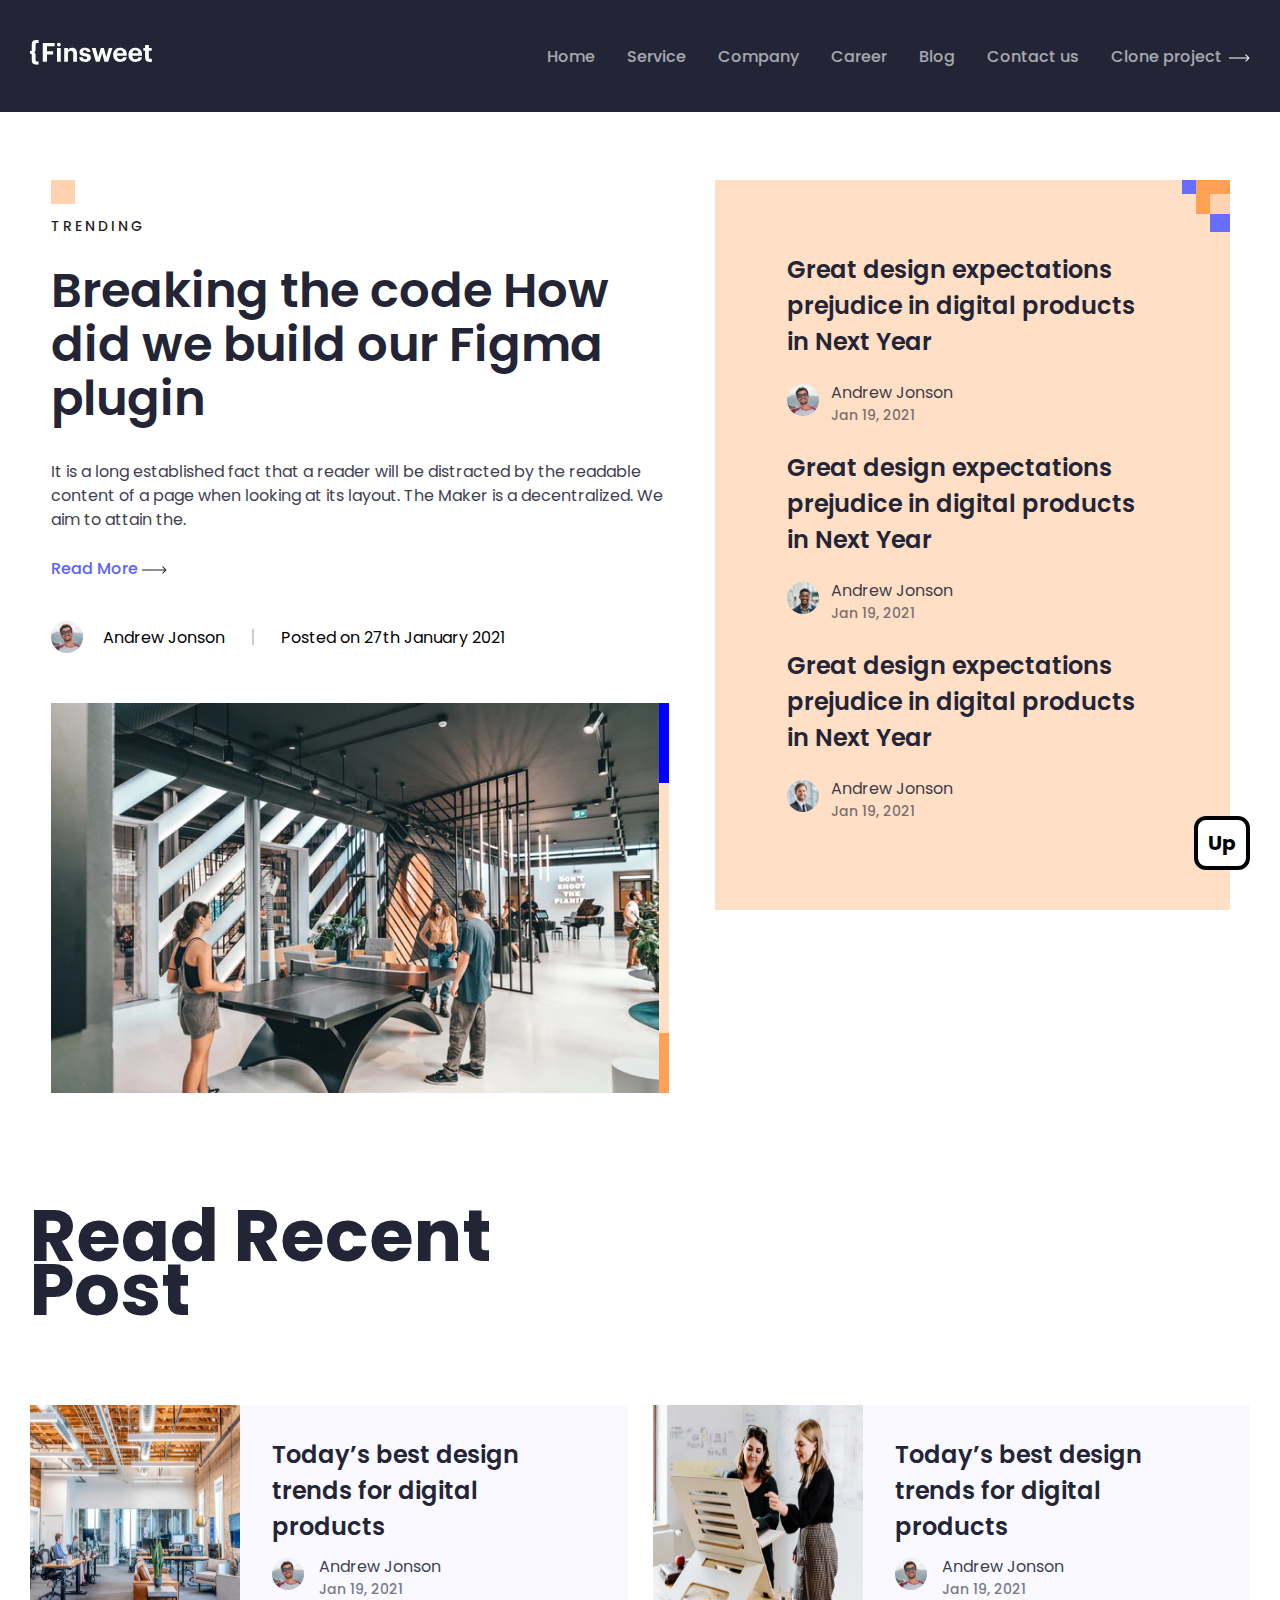
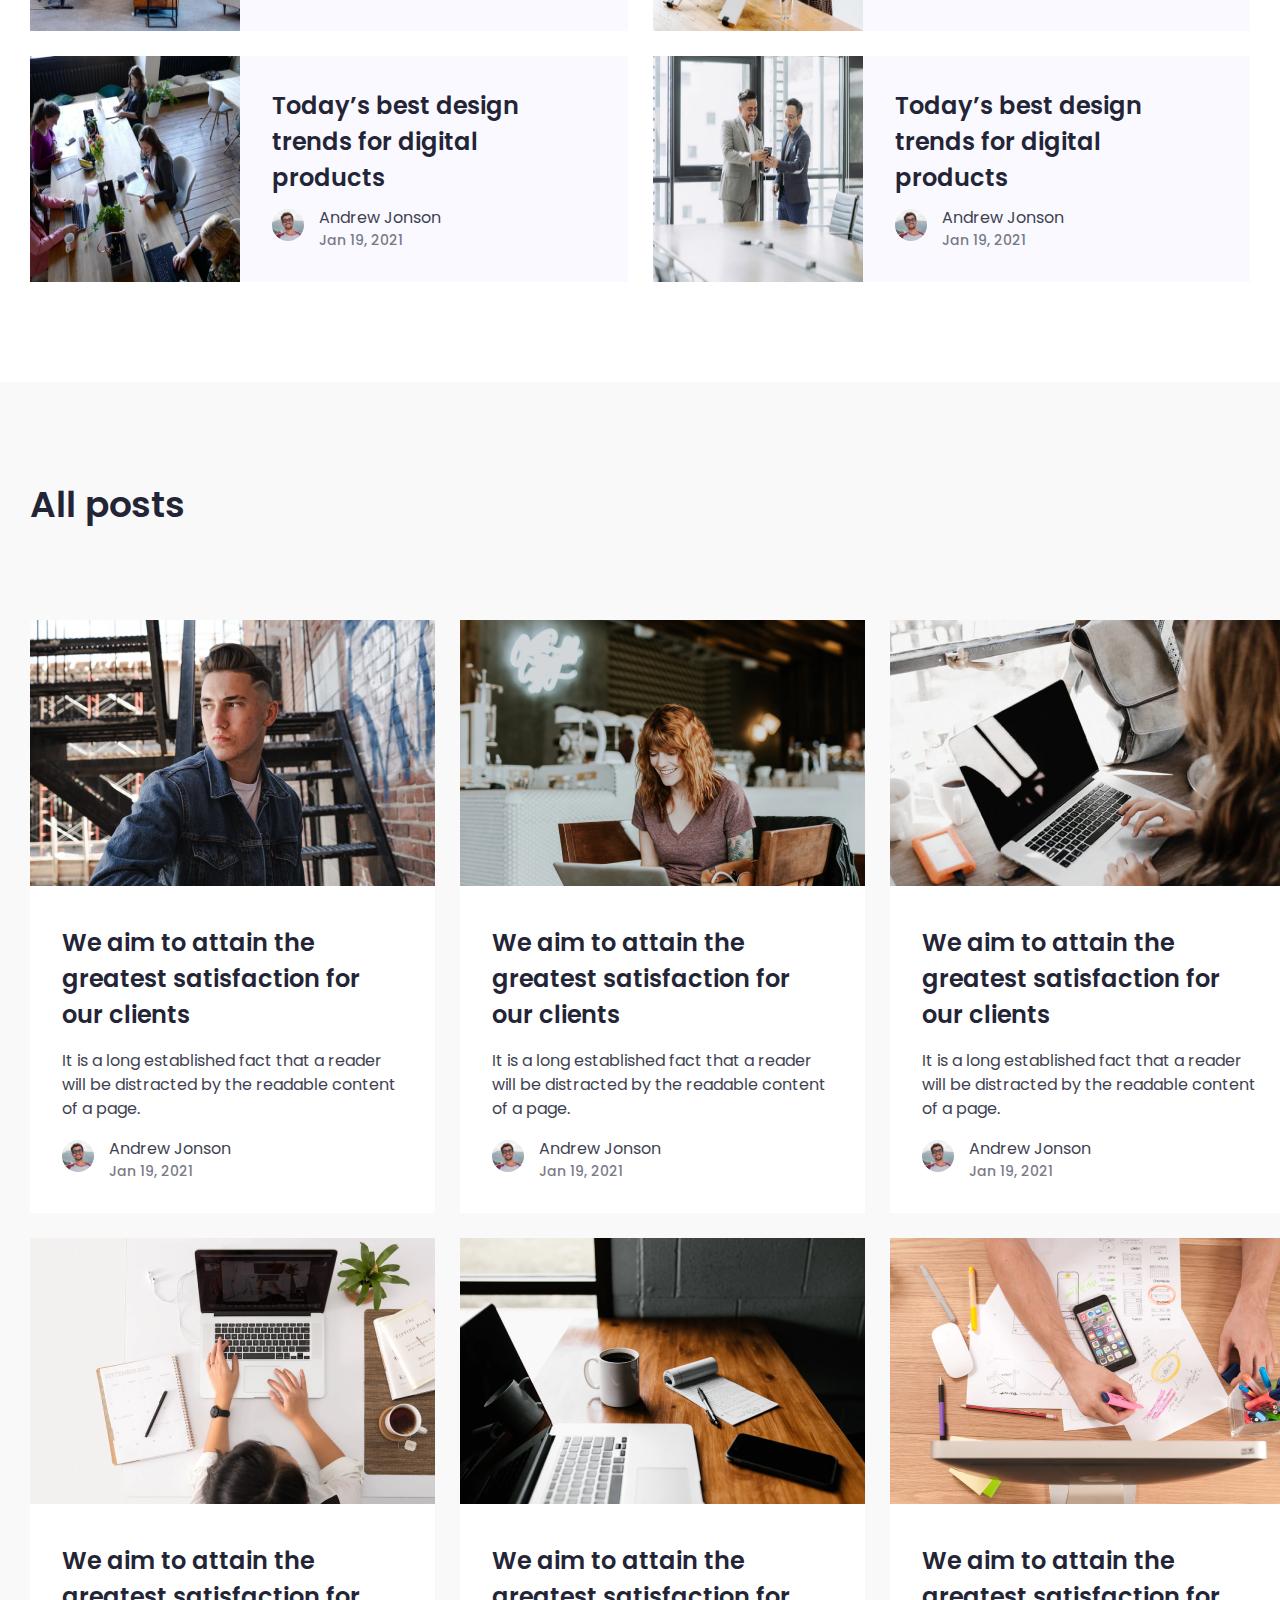
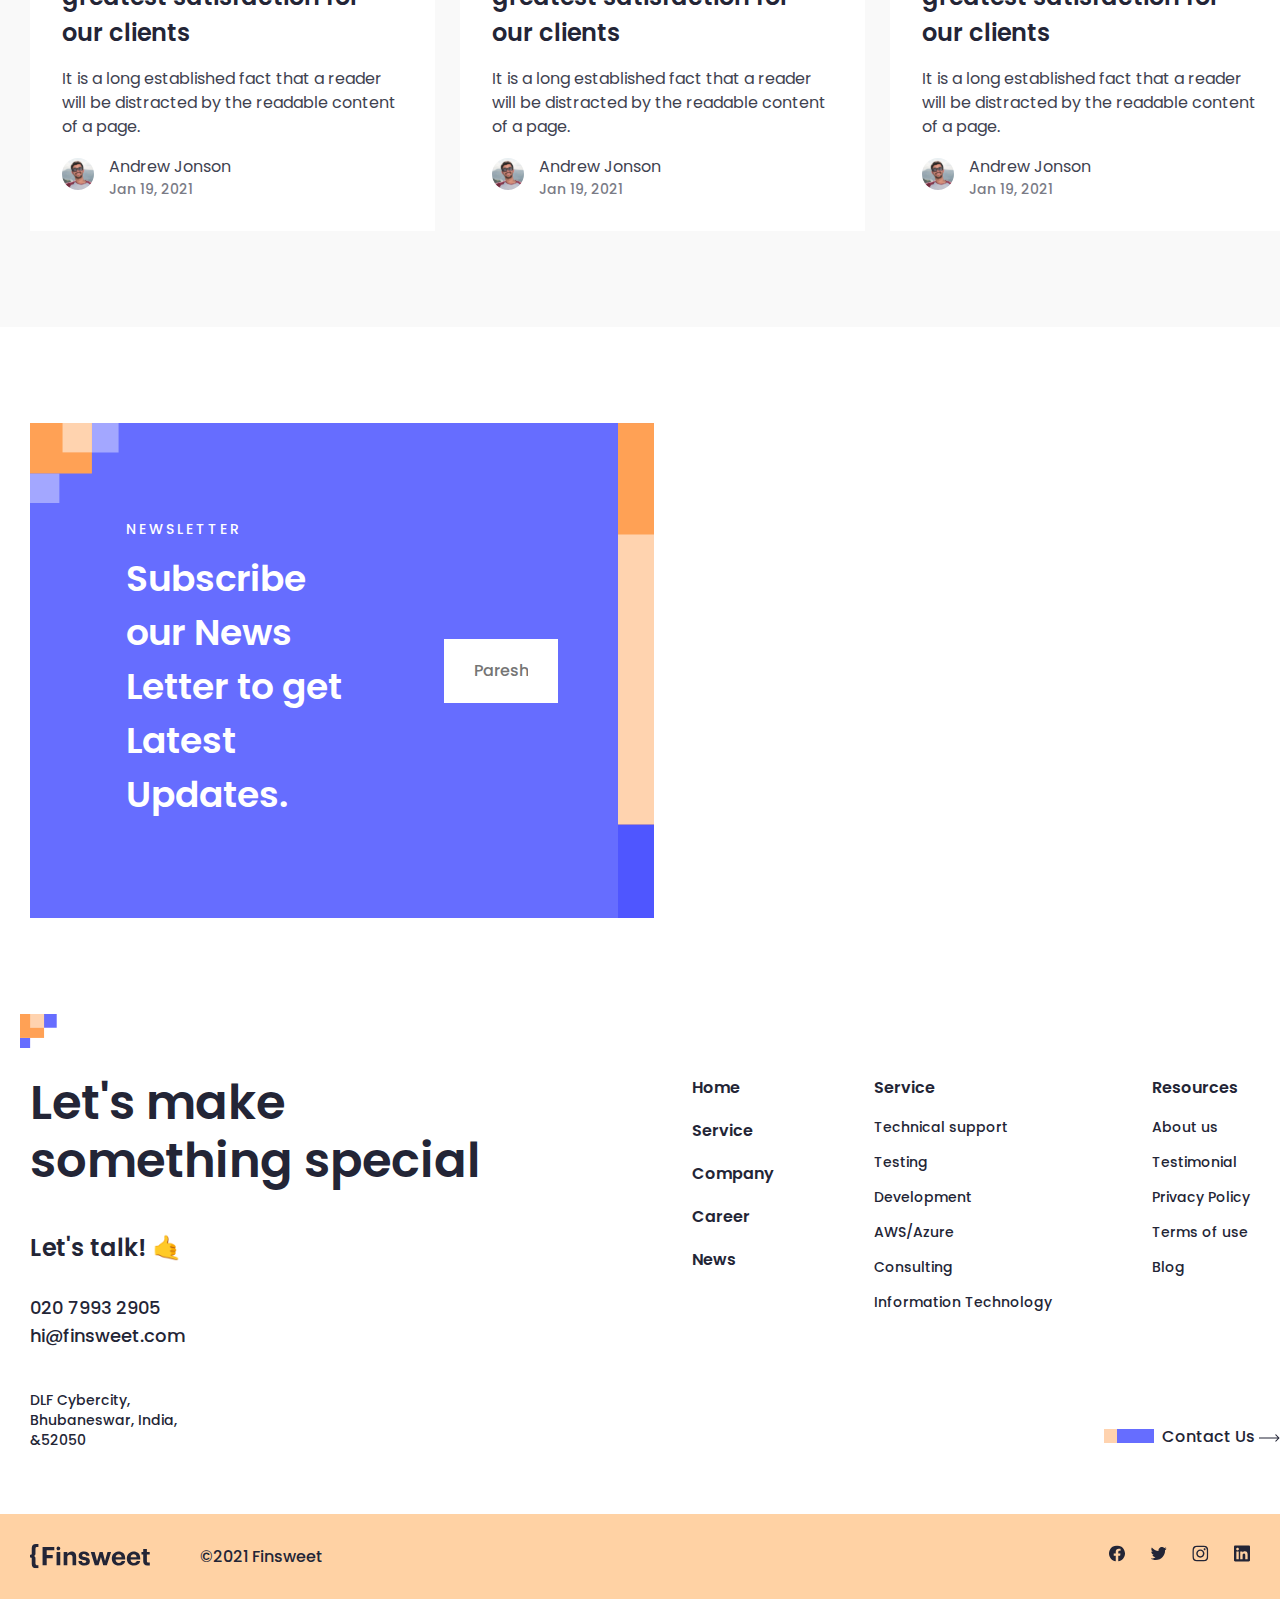
==== commit 85cfc1fc: "restart" ====
--- a/blog.html
+++ b/blog.html
@@ -408,7 +408,7 @@
       </section>
     </main>
 
-    <!-- <footer>
+    <footer>
         <div class="footer_top">
           <div class="container">
             <div class="card">
@@ -493,7 +493,7 @@
             </div>
           </div>
         </section>
-      </footer> -->
+      </footer>
     <script src="./js/smth.js"></script>
   </body>
 </html>
--- a/css/compressed/blog.min.css
+++ b/css/compressed/blog.min.css
@@ -1 +1 @@
-@import"https://fonts.googleapis.com/css2?family=Poppins:wght@400;500;600;700&display=swap";*{margin:0;padding:0;transition:all .4s ease;scroll-behavior:smooth;font-family:"Poppins",sans-serif;outline:none}.container{max-width:1300px;margin:0 auto;padding:0 30px}a{text-decoration:none;cursor:pointer}ul{list-style-type:none}html{scroll-behavior:smooth}button{cursor:pointer}input:focus{outline:none}*,*::before,*::after{box-sizing:border-box}*:where(:not(html,iframe,canvas,svg,video,audio):not(svg *,symbol *)){display:revert}footer{background-color:#fff}.footer_top{padding-top:96px;padding-bottom:96px}.footer_top .card{position:relative;padding:50px;background-color:#666dff;display:flex;flex-direction:column;gap:50px;align-items:center}.footer_top .card .shape1{position:absolute;top:0;left:0}.footer_top .card .shape2{position:absolute;right:0;top:0;height:100%}.footer_top .card h6{font-weight:500;font-size:14px;line-height:20px;letter-spacing:3px;text-transform:uppercase;color:#fff}.footer_top .card h2{margin-top:13px;font-weight:600;font-size:36px;line-height:54px;color:#fff;max-width:480px}.footer_top .card input{width:100%;padding:20px 30px;font-weight:500;font-size:16px;line-height:24px;color:#232536;border:none}.footer_bottom .container{padding-top:60px;position:relative}.footer_bottom .container .left{color:#232536;padding-bottom:64px}.footer_bottom .container .shape3{position:absolute;top:0;left:20px}.footer_bottom .container h1{font-weight:600;font-size:48px;line-height:58px;color:#232536;max-width:458px}.footer_bottom .container h6{font-weight:600;font-size:24px;line-height:36px;color:#232536;margin:40px 0 28px}.footer_bottom .container h5{font-weight:500;font-size:18px;line-height:28px;color:#232536}.footer_bottom .container h4{font-weight:500;font-size:14px;line-height:20px;color:#232536;max-width:206px;margin-top:40px}.footer_bottom .container .right{display:flex;justify-content:space-between;flex-wrap:wrap;gap:20px}.footer_bottom .container .right .bold{font-weight:600;font-size:16px;line-height:28px;color:#232536}.footer_bottom .container .right .bold li a{display:flex;font-weight:600;font-size:16px;line-height:28px;color:#232536}.footer_bottom .container .right ul li a{font-weight:500;font-size:14px;line-height:20px;color:#232536;margin-bottom:15px;display:flex}.footer_bottom .container .right .contact{position:absolute;right:0;top:0;display:flex;align-items:center;gap:8px}.footer_bottom .container .right .contact h3 a{color:#232536;font-weight:500;font-size:16px;line-height:24px}footer section{background-color:#ffd2a4;padding:30px 0}footer section .container{display:flex;justify-content:space-between;align-items:center;flex-wrap:wrap;gap:20px}footer section .container .logo{display:flex;gap:50px;align-items:center}footer section .container .logo h6{font-weight:500;font-size:16px;line-height:24px;color:#232536}footer section .container .sites{display:flex;align-items:center;gap:25px}@media(min-width: 700px){.footer_bottom .container{display:flex;gap:50px;justify-content:space-between}.footer_bottom .container .contact{bottom:64px;top:auto !important}.footer_top .card{padding:96px !important}}@media(min-width: 800px){.footer_top .card{flex-direction:initial !important;justify-content:space-between}.footer_top .card input{width:40%}}@media(min-width: 900px){.footer_top .card{gap:90px}.footer_bottom .container .right{gap:100px !important}}.df-jcsb-aic{display:flex;justify-content:space-between;align-items:center}#backtop{position:fixed;bottom:30px;right:30px;z-index:99;border-radius:12px;border:4px solid #000;outline:none;cursor:pointer;padding:8px 10px;transition:.6s;background-color:#fff}#backtop a{font-weight:700;font-size:20px;color:#000}#backtop:hover{border-color:orange}#backtop:hover a{color:orange}#header{padding:40px 0px;background-color:#232536;overflow:hidden;transition:.4s;position:fixed;width:100%;top:0;z-index:99}#header .nav-left{-moz-column-gap:130px;column-gap:130px}#header .nav-left .nav-lists{-moz-column-gap:50px;column-gap:50px}#header .nav-left .nav-lists a{font-weight:400;font-size:16px;text-transform:uppercase;color:#fff;opacity:.9}#header .nav-left .nav-lists a:hover{color:#ffd2a4;transition:1s}#header .nav-right .nav-lists{-moz-column-gap:32px;column-gap:32px}#header .nav-right .nav-lists img{margin-left:7px !important}#header .nav-right .nav-lists a{font-style:normal;font-weight:500;font-size:16px;line-height:24px;color:#fff;opacity:.6}#header .nav-right .nav-lists a:hover{font-style:normal;font-weight:500;font-size:16px;line-height:24px;opacity:1;color:#ffd3af;transition:.5s}#header .nav-right .icon{border:none;background-color:rgba(0,0,0,0)}#header .nav-right .icon .fa-bars{width:20px;font-size:30px;color:#f5f5f5}#navbar-responsive{position:fixed;top:0;bottom:0;right:-100%;height:100vh;width:100%;flex-direction:column;justify-content:center;align-items:center;background-color:#232536;transition:.7s;opacity:.95}#navbar-responsive .nav-box{display:flex;justify-content:right}#navbar-responsive .nav-box #navbar-close{background-color:rgba(0,0,0,0);border:none;margin:35px 15px 0px 0px}#navbar-responsive .nav-box #navbar-close img{width:30px}#navbar-responsive .nav-box #navbar-close:hover{transform:rotate(360deg);transition:1s}#navbar-responsive .nav-position{text-align:center}#navbar-responsive .nav-position li{margin:25px 0px}#navbar-responsive .nav-position li a{font-weight:400;font-size:16px;text-transform:uppercase;color:#fff;opacity:.9}#navbar-responsive .nav-position li a:hover{color:#ffd2a4;transition:1s}@media(min-width: 900px){header #navbar-open{display:none}}@media(max-width: 900px){header .nav-lists{display:none}header .primary-button{display:none}}.btn{margin-top:32px;display:flex;align-items:center;gap:12px;padding:20px 32px;font-style:normal;font-weight:500;font-size:16px;line-height:24px;background-repeat:no-repeat;background-size:15%;background-position:top left;color:#fff;opacity:.87;border:none;background-image:url(../../images/service/button.svg);background-color:#444cfc;transition:.5s}.welcome__left-right{padding-top:180px;padding-bottom:50px}.welcome__left-right .welcome__left .figure{width:24px;height:24px;background:#ffd3af}.welcome__left-right .welcome__left h5{padding:12px 0;font-family:"Poppins",sans-serif;font-style:normal;font-weight:500;font-size:14px;line-height:20px;letter-spacing:3px;text-transform:uppercase;color:#000;opacity:.87}.welcome__left-right .welcome__left h1{margin-top:16px;margin-bottom:24px;font-style:normal;font-weight:600;font-size:36px;line-height:54px;max-width:624px;color:#232536}.welcome__left-right .welcome__left .paragraph{padding:10px 0 24px;max-width:624px;font-family:"Poppins",sans-serif;font-style:normal;font-weight:400;font-size:16px;line-height:24px;color:#232536;opacity:.87}.welcome__left-right .welcome__left button{background-color:rgba(0,0,0,0);border:none;font-family:"Poppins",sans-serif;font-style:normal;font-weight:500;font-size:16px;line-height:24px;color:#444cfc;opacity:.87}.welcome__left-right .welcome__left .person{display:flex;align-items:center;gap:20px;padding:40px 0 50px}.welcome__left-right .welcome__left .person .line{border:1px solid rgba(0,0,0,.2);transform:rotate(90deg);max-width:16px;width:100%}.welcome__left-right .welcome__left .photo-hover{display:flex}.welcome__left-right .welcome__left .photo-hover .image{max-width:608px;width:100%}.welcome__left-right .welcome__left .photo-hover .hover .blue{width:10px;height:80px;background:blue}.welcome__left-right .welcome__left .photo-hover .hover .pink{width:10px;height:250px;background:#ffdfc6}.welcome__left-right .welcome__left .photo-hover .hover .orange{width:10px;height:60px;background:#ffa155}.welcome__left-right .welcome__right{background:#ffdfc6;max-width:515px;width:100%;height:80%;padding:72px 77px 77px 72px;position:relative}.welcome__left-right .welcome__right .position{position:absolute;top:0;right:0}.welcome__left-right .welcome__right .right{padding-bottom:25px}.welcome__left-right .welcome__right .right h2{max-width:366px;font-family:"Poppins",sans-serif;font-style:normal;font-weight:600;font-size:24px;line-height:36px;color:#232536}.welcome__left-right .welcome__right .right_1{display:flex;align-items:center;gap:12px;padding-top:21px}.welcome__left-right .welcome__right .right_1 p:nth-child(1){font-family:"Poppins",sans-serif;font-style:normal;font-weight:400;font-size:16px;line-height:24px;color:#232536;opacity:.87}.welcome__left-right .welcome__right .right_1 p:nth-child(2){font-family:"Poppins",sans-serif;font-style:normal;font-weight:500;font-size:14px;line-height:20px;color:#232536;opacity:.6}.intro{margin-top:16px;margin-bottom:24px;font-style:normal;font-weight:600;font-size:36px;line-height:54px;max-width:624px;color:#232536;padding:50px 0 64px}.card{max-width:624px;display:flex}.card .card__left{width:100%;max-width:300px}.card .card__left img{max-width:300px;width:100%;height:100%}.card .card__right{background:#f9f9ff;padding:32px 32px}.card .card__right h2{font-family:"Poppins",sans-serif;font-style:normal;font-weight:600;font-size:24px;line-height:36px;color:#232536}.card .card__right .right_1{display:flex;align-items:center;gap:15px;margin-top:10px}.card .card__right .right_1 p:nth-child(1){font-family:"Poppins",sans-serif;font-style:normal;font-weight:400;font-size:16px;line-height:24px;color:#232536;opacity:.87}.card .card__right .right_1 p:nth-child(2){font-family:"Poppins",sans-serif;font-style:normal;font-weight:500;font-size:14px;line-height:20px;color:#232536;opacity:.6}#bcg{margin-top:100px;padding-bottom:96px;background:#f9f9f9}#bcg .start h1{padding:96px 0 64px;margin-top:16px;margin-bottom:24px;font-style:normal;font-weight:600;font-size:36px;line-height:54px;max-width:624px;color:#232536}.rows{-o-object-fit:cover;object-fit:cover}.rows:hover>:not(:hover){filter:grayscale(80%);transform:scale(0.95)}.row{background:#fff;max-width:405px}.row .row__bottom{padding:32px 32px}.row .row__bottom .row__content h1{font-family:"Poppins",sans-serif;font-style:normal;font-weight:600;font-size:24px;line-height:36px;color:#232536}.row .row__bottom .row__content p{padding:16px 0;font-family:"Poppins",sans-serif;font-style:normal;font-weight:400;font-size:16px;line-height:24px;color:#232536;opacity:.87}.row .row__bottom .row__content-1{display:flex;gap:15px;align-items:center}.row .row__bottom .row__content-1 p:nth-child(1){font-family:"Poppins",sans-serif;font-style:normal;font-weight:400;font-size:16px;line-height:24px;color:#232536;opacity:.87}.row .row__bottom .row__content-1 p:nth-child(2){font-family:"Poppins",sans-serif;font-style:normal;font-weight:500;font-size:14px;line-height:20px;color:#232536;opacity:.6}@media(max-width: 400px){.welcome__right .right_1{display:flex;flex-direction:column}}@media(min-width: 200px){.card{display:grid;grid-template-columns:auto}.card .card__left{margin:0 auto}}@media(min-width: 600px){.rows{display:grid;grid-template-columns:repeat(2, 1fr);gap:25px}}@media(min-width: 680px){.cards{display:grid;gap:25px}.card{display:grid;grid-template-columns:auto auto}}@media(min-width: 920px){.cards{display:grid;grid-template-columns:auto auto;gap:25px}}@media(min-width: 950px){.welcome__left-right{display:grid;grid-template-columns:auto auto;gap:40px;justify-content:center}.welcome__left-right .welcome__left h1{font-size:48px}.rows{display:grid;grid-template-columns:repeat(3, 1fr);gap:25px}}+@import"https://fonts.googleapis.com/css2?family=Poppins:wght@400;500;600;700&display=swap";*{margin:0;padding:0;transition:all .4s ease;scroll-behavior:smooth;font-family:"Poppins",sans-serif;outline:none}.container{max-width:1300px;margin:0 auto;padding:0 30px}a{text-decoration:none;cursor:pointer}ul{list-style-type:none}html{scroll-behavior:smooth}button{cursor:pointer}input:focus{outline:none}*,*::before,*::after{box-sizing:border-box}*:where(:not(html,iframe,canvas,svg,video,audio):not(svg *,symbol *)){display:revert}footer{background-color:#fff}.footer_top{padding-top:96px;padding-bottom:96px}.footer_top .card{position:relative;padding:50px;background-color:#666dff;display:flex;flex-direction:column;gap:50px;align-items:center}.footer_top .card .shape1{position:absolute;top:0;left:0}.footer_top .card .shape2{position:absolute;right:0;top:0;height:100%}.footer_top .card h6{font-weight:500;font-size:14px;line-height:20px;letter-spacing:3px;text-transform:uppercase;color:#fff}.footer_top .card h2{margin-top:13px;font-weight:600;font-size:36px;line-height:54px;color:#fff;max-width:480px}.footer_top .card input{width:100%;padding:20px 30px;font-weight:500;font-size:16px;line-height:24px;color:#232536;border:none}.footer_bottom .container{padding-top:60px;position:relative}.footer_bottom .container .left{color:#232536;padding-bottom:64px}.footer_bottom .container .shape3{position:absolute;top:0;left:20px}.footer_bottom .container h1{font-weight:600;font-size:48px;line-height:58px;color:#232536;max-width:458px}.footer_bottom .container h6{font-weight:600;font-size:24px;line-height:36px;color:#232536;margin:40px 0 28px}.footer_bottom .container h5{font-weight:500;font-size:18px;line-height:28px;color:#232536}.footer_bottom .container h4{font-weight:500;font-size:14px;line-height:20px;color:#232536;max-width:206px;margin-top:40px}.footer_bottom .container .right{display:flex;justify-content:space-between;flex-wrap:wrap;gap:20px}.footer_bottom .container .right .bold{font-weight:600;font-size:16px;line-height:28px;color:#232536}.footer_bottom .container .right .bold li a{display:flex;font-weight:600;font-size:16px;line-height:28px;color:#232536}.footer_bottom .container .right ul li a{font-weight:500;font-size:14px;line-height:20px;color:#232536;margin-bottom:15px;display:flex}.footer_bottom .container .right .contact{position:absolute;right:0;top:0;display:flex;align-items:center;gap:8px}.footer_bottom .container .right .contact h3 a{color:#232536;font-weight:500;font-size:16px;line-height:24px}footer section{background-color:#ffd2a4;padding:30px 0}footer section .container{display:flex;justify-content:space-between;align-items:center;flex-wrap:wrap;gap:20px}footer section .container .logo{display:flex;gap:50px;align-items:center}footer section .container .logo h6{font-weight:500;font-size:16px;line-height:24px;color:#232536}footer section .container .sites{display:flex;align-items:center;gap:25px}@media(min-width: 700px){.footer_bottom .container{display:flex;gap:50px;justify-content:space-between}.footer_bottom .container .contact{bottom:64px;top:auto !important}.footer_top .card{padding:96px !important}}@media(min-width: 800px){.footer_top .card{flex-direction:initial !important;justify-content:space-between}.footer_top .card input{width:40%}}@media(min-width: 900px){.footer_top .card{gap:90px}.footer_bottom .container .right{gap:100px !important}}.df-jcsb-aic{display:flex;justify-content:space-between;align-items:center}#backtop{position:fixed;bottom:30px;right:30px;z-index:99;border-radius:12px;border:4px solid #000;outline:none;cursor:pointer;padding:8px 10px;transition:.6s;background-color:#fff}#backtop a{font-weight:700;font-size:20px;color:#000}#backtop:hover{border-color:orange}#backtop:hover a{color:orange}#header{padding:40px 0px;background-color:#232536;overflow:hidden;transition:.4s;position:fixed;width:100%;top:0;z-index:99}#header .nav-left{-moz-column-gap:130px;column-gap:130px}#header .nav-left .nav-lists{-moz-column-gap:50px;column-gap:50px}#header .nav-left .nav-lists a{font-weight:400;font-size:16px;text-transform:uppercase;color:#fff;opacity:.9}#header .nav-left .nav-lists a:hover{color:#ffd2a4;transition:1s}#header .nav-right .nav-lists{-moz-column-gap:32px;column-gap:32px}#header .nav-right .nav-lists img{margin-left:7px !important}#header .nav-right .nav-lists a{font-style:normal;font-weight:500;font-size:16px;line-height:24px;color:#fff;opacity:.6}#header .nav-right .nav-lists a:hover{font-style:normal;font-weight:500;font-size:16px;line-height:24px;opacity:1;color:#ffd3af;transition:.5s}#header .nav-right .icon{border:none;background-color:rgba(0,0,0,0)}#header .nav-right .icon .fa-bars{width:20px;font-size:30px;color:#f5f5f5}#navbar-responsive{position:fixed;top:0;bottom:0;right:-100%;height:100vh;width:100%;flex-direction:column;justify-content:center;align-items:center;background-color:#232536;transition:.7s;opacity:.95}#navbar-responsive .nav-box{display:flex;justify-content:right}#navbar-responsive .nav-box #navbar-close{background-color:rgba(0,0,0,0);border:none;margin:35px 15px 0px 0px}#navbar-responsive .nav-box #navbar-close img{width:30px}#navbar-responsive .nav-box #navbar-close:hover{transform:rotate(360deg);transition:1s}#navbar-responsive .nav-position{text-align:center}#navbar-responsive .nav-position li{margin:25px 0px}#navbar-responsive .nav-position li a{font-weight:400;font-size:16px;text-transform:uppercase;color:#fff;opacity:.9}#navbar-responsive .nav-position li a:hover{color:#ffd2a4;transition:1s}@media(min-width: 900px){header #navbar-open{display:none}}@media(max-width: 900px){header .nav-lists{display:none}header .primary-button{display:none}}.btn{margin-top:32px;display:flex;align-items:center;gap:12px;padding:20px 32px;font-style:normal;font-weight:500;font-size:16px;line-height:24px;background-repeat:no-repeat;background-size:15%;background-position:top left;color:#fff;opacity:.87;border:none;background-image:url(../../images/service/button.svg);background-color:#444cfc;transition:.5s}.welcome__left-right{padding-top:180px;padding-bottom:50px}.welcome__left-right .welcome__left .figure{width:24px;height:24px;background:#ffd3af}.welcome__left-right .welcome__left h5{padding:12px 0;font-family:"Poppins",sans-serif;font-style:normal;font-weight:500;font-size:14px;line-height:20px;letter-spacing:3px;text-transform:uppercase;color:#000;opacity:.87}.welcome__left-right .welcome__left h1{margin-top:16px;margin-bottom:24px;font-style:normal;font-weight:600;font-size:36px;line-height:54px;max-width:624px;color:#232536}.welcome__left-right .welcome__left .paragraph{padding:10px 0 24px;max-width:624px;font-family:"Poppins",sans-serif;font-style:normal;font-weight:400;font-size:16px;line-height:24px;color:#232536;opacity:.87}.welcome__left-right .welcome__left button{background-color:rgba(0,0,0,0);border:none;font-family:"Poppins",sans-serif;font-style:normal;font-weight:500;font-size:16px;line-height:24px;color:#444cfc;opacity:.87}.welcome__left-right .welcome__left .person{display:flex;align-items:center;gap:20px;padding:40px 0 50px}.welcome__left-right .welcome__left .person .line{border:1px solid rgba(0,0,0,.2);transform:rotate(90deg);max-width:16px;width:100%}.welcome__left-right .welcome__left .photo-hover{display:flex}.welcome__left-right .welcome__left .photo-hover .image{max-width:608px;width:100%}.welcome__left-right .welcome__left .photo-hover .hover .blue{width:10px;height:80px;background:blue}.welcome__left-right .welcome__left .photo-hover .hover .pink{width:10px;height:250px;background:#ffdfc6}.welcome__left-right .welcome__left .photo-hover .hover .orange{width:10px;height:60px;background:#ffa155}.welcome__left-right .welcome__right{background:#ffdfc6;max-width:515px;width:100%;height:80%;padding:72px 77px 77px 72px;position:relative}.welcome__left-right .welcome__right .position{position:absolute;top:0;right:0}.welcome__left-right .welcome__right .right{padding-bottom:25px}.welcome__left-right .welcome__right .right h2{max-width:366px;font-family:"Poppins",sans-serif;font-style:normal;font-weight:600;font-size:24px;line-height:36px;color:#232536}.welcome__left-right .welcome__right .right_1{display:flex;align-items:center;gap:12px;padding-top:21px}.welcome__left-right .welcome__right .right_1 p:nth-child(1){font-family:"Poppins",sans-serif;font-style:normal;font-weight:400;font-size:16px;line-height:24px;color:#232536;opacity:.87}.welcome__left-right .welcome__right .right_1 p:nth-child(2){font-family:"Poppins",sans-serif;font-style:normal;font-weight:500;font-size:14px;line-height:20px;color:#232536;opacity:.6}.intro{margin-top:16px;margin-bottom:24px;font-style:normal;font-weight:600;font-size:36px;line-height:54px;max-width:624px;color:#232536;padding:50px 0 64px}.card{max-width:624px;display:flex}.card .card__left{width:100%;max-width:300px}.card .card__left img{max-width:300px;width:100%;height:100%}.card .card__right{background:#f9f9ff;padding:32px 32px}.card .card__right h2{font-family:"Poppins",sans-serif;font-style:normal;font-weight:600;font-size:24px;line-height:36px;color:#232536}.card .card__right .right_1{display:flex;align-items:center;gap:15px;margin-top:10px}.card .card__right .right_1 p:nth-child(1){font-family:"Poppins",sans-serif;font-style:normal;font-weight:400;font-size:16px;line-height:24px;color:#232536;opacity:.87}.card .card__right .right_1 p:nth-child(2){font-family:"Poppins",sans-serif;font-style:normal;font-weight:500;font-size:14px;line-height:20px;color:#232536;opacity:.6}#bcg{margin-top:100px;padding-bottom:96px;background:#f9f9f9}#bcg .start h1{padding:96px 0 64px;margin-top:16px;margin-bottom:24px;font-style:normal;font-weight:600;font-size:36px;line-height:54px;max-width:624px;color:#232536}.rows{width:100%;-o-object-fit:cover;object-fit:cover}.rows:hover>:not(:hover){filter:grayscale(80%);transform:scale(0.95)}.row{background:#fff;max-width:405px;width:100%}.row .row__bottom{padding:32px 32px}.row .row__bottom .row__content h1{font-family:"Poppins",sans-serif;font-style:normal;font-weight:600;font-size:24px;line-height:36px;color:#232536}.row .row__bottom .row__content p{padding:16px 0;font-family:"Poppins",sans-serif;font-style:normal;font-weight:400;font-size:16px;line-height:24px;color:#232536;opacity:.87}.row .row__bottom .row__content-1{display:flex;gap:15px;align-items:center}.row .row__bottom .row__content-1 p:nth-child(1){font-family:"Poppins",sans-serif;font-style:normal;font-weight:400;font-size:16px;line-height:24px;color:#232536;opacity:.87}.row .row__bottom .row__content-1 p:nth-child(2){font-family:"Poppins",sans-serif;font-style:normal;font-weight:500;font-size:14px;line-height:20px;color:#232536;opacity:.6}@media(max-width: 400px){.welcome__right .right_1{display:flex;flex-direction:column}}@media(min-width: 200px){.card{display:grid;grid-template-columns:auto}.card .card__left{margin:0 auto}}@media(min-width: 600px){.rows{display:grid;grid-template-columns:repeat(2, 1fr);gap:25px}}@media(min-width: 680px){.cards{display:grid;gap:25px}.card{display:grid;grid-template-columns:auto auto}}@media(min-width: 920px){.cards{display:grid;grid-template-columns:auto auto;gap:25px}}@media(min-width: 950px){.welcome__left-right{display:grid;grid-template-columns:auto auto;gap:40px;justify-content:center}.welcome__left-right .welcome__left h1{font-size:48px}.rows{display:grid;grid-template-columns:repeat(3, 1fr);gap:25px}}